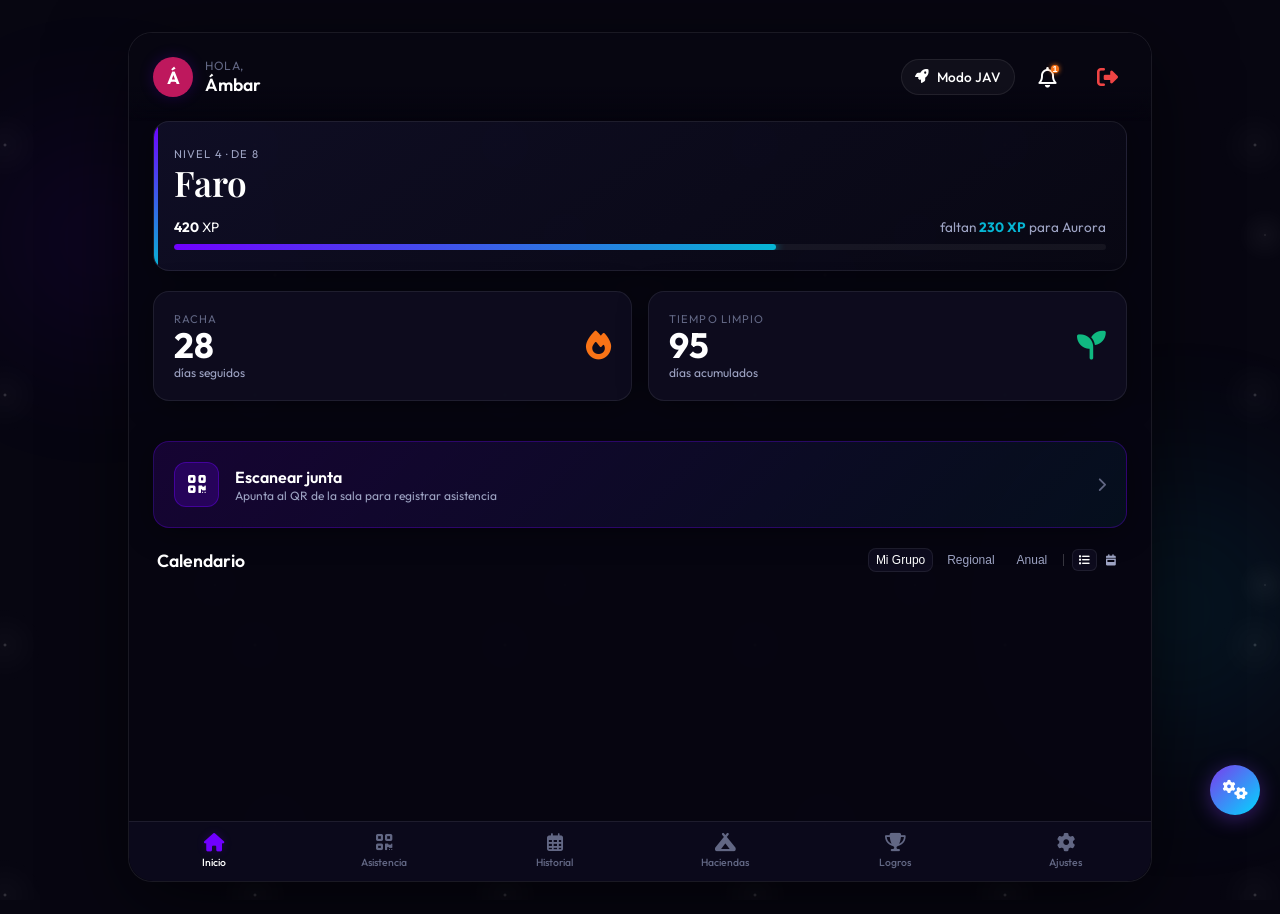
==== index.html @ 565a6b64 "Initial commit - Meta Agua Viva project" ====
<!DOCTYPE html>
<html lang="es">
<head>
    <meta charset="UTF-8">
    <meta name="viewport" content="width=device-width, initial-scale=1.0">
    <title>Agua Viva - Asistencia y Logística</title>
    <!-- Google Fonts: Serif (Playfair Display) & Sans-Serif (Outfit) -->
    <link rel="preconnect" href="https://fonts.googleapis.com">
    <link rel="preconnect" href="https://fonts.gstatic.com" crossorigin>
    <link href="https://fonts.googleapis.com/css2?family=Outfit:wght@300;400;500;600;700&family=Playfair+Display:ital,wght@0,400;0,600;0,700;1,400;1,600&display=swap" rel="stylesheet">
    <!-- FontAwesome for Icons -->
    <link rel="stylesheet" href="https://cdnjs.cloudflare.com/ajax/libs/font-awesome/6.4.0/css/all.min.css">
    <link rel="stylesheet" href="styles.css">
</head>
<body class="dark-theme">
    <!-- Background Stars & Glows -->
    <div class="stars"></div>
    <div class="cosmic-glow glow-1"></div>
    <div class="cosmic-glow glow-2"></div>
    <div class="cosmic-glow glow-jav" id="glowJav"></div>

    <!-- Auth Overlay (Login / Register) -->
    <div class="auth-overlay" id="authOverlay">
        <div class="auth-box">
            <!-- Login View -->
            <div id="authLoginView">
                <h1 class="auth-title font-serif">Agua Viva</h1>
                <p class="auth-subtitle">Iniciar Sesión</p>
                <form id="authLoginForm" class="auth-form">
                    <div class="form-group">
                        <label for="loginEmail">Correo Electrónico</label>
                        <input type="email" id="loginEmail" class="form-control" placeholder="nombre@correo.com" required>
                    </div>
                    <div class="form-group">
                        <label for="loginPassword">Contraseña</label>
                        <input type="password" id="loginPassword" class="form-control" placeholder="••••••••" required>
                    </div>
                    <div class="auth-footer-actions">
                        <button type="submit" class="btn-auth-submit">Entrar</button>
                        <button type="button" class="btn-auth-switch" id="switchToRegisterBtn">¿No tienes cuenta? Regístrate aquí</button>
                        <button type="button" class="btn-auth-switch" id="loginGuestBtn" style="font-weight: 600; color: var(--color-cyan);">Entrar como Ámbar (Invitado Rápido)</button>
                        <button type="button" class="btn-auth-switch" id="loginGuestMarianaBtn" style="font-weight: 600; color: #a78bfa; margin-top: 0.25rem;">Entrar como Mariana (Coordinadora)</button>
                        <button type="button" class="btn-auth-switch" id="loginGuestSuperBtn" style="font-weight: 600; color: #f43f5e; margin-top: 0.25rem;">Entrar como Superadmin</button>
                    </div>
                </form>
            </div>

            <!-- Register View -->
            <div id="authRegisterView" style="display: none;">
                <h1 class="auth-title font-serif">Agua Viva</h1>
                <p class="auth-subtitle">Crear Cuenta</p>
                <form id="authRegisterForm" class="auth-form">
                    <div class="form-group">
                        <label for="regEmail">Correo Electrónico *</label>
                        <input type="email" id="regEmail" class="form-control" placeholder="nombre@correo.com" required>
                    </div>
                    <div class="form-group">
                        <label for="regPassword">Contraseña *</label>
                        <input type="password" id="regPassword" class="form-control" placeholder="Mínimo 6 caracteres" required minlength="6">
                    </div>
                    <div class="form-group">
                        <label for="regName">Nombre(s) *</label>
                        <input type="text" id="regName" class="form-control" placeholder="Ej. Rogelio" required>
                    </div>
                    <div class="form-group">
                        <label for="regLastInitial">Inicial del Apellido *</label>
                        <input type="text" id="regLastInitial" class="form-control" maxlength="1" placeholder="Ej. I" required style="text-transform: uppercase;">
                    </div>
                    <div class="form-group">
                        <label for="regDob">Fecha de Nacimiento (Validación JAV) *</label>
                        <input type="date" id="regDob" class="form-control" required>
                    </div>
                    <div class="form-group">
                        <label for="regRegion">Región *</label>
                        <select id="regRegion" class="form-control" required>
                            <option value="">Selecciona Región</option>
                            <option value="Región 1 CDMX">Región 1 CDMX</option>
                            <option value="Región 2 Estado de México">Región 2 Estado de México</option>
                            <option value="Región 3 Querétaro y Guanajuato">Región 3 Querétaro y Guanajuato</option>
                            <option value="Región 4 Puebla">Región 4 Puebla</option>
                            <option value="Región 5 Guerrero">Región 5 Guerrero</option>
                            <option value="Región 6 Yucatán">Región 6 Yucatán</option>
                            <option value="Región 7 Chicago">Región 7 Chicago</option>
                            <option value="Región 8 Veracruz">Región 8 Veracruz</option>
                            <option value="Región 9 Monterrey">Región 9 Monterrey</option>
                        </select>
                    </div>
                    <div class="form-group">
                        <label for="regGroup">Grupo *</label>
                        <select id="regGroup" class="form-control" required disabled>
                            <option value="">Primero selecciona una región</option>
                        </select>
                    </div>
                    
                    <!-- Roll / Clasificación -->
                    <div class="form-group">
                        <label for="regRoleClass">Clasificación Básica</label>
                        <select id="regRoleClass" class="form-control">
                            <option value="Apoyo">Apoyo</option>
                            <option value="Oreja">Oreja (Requiere Aprobación)</option>
                            <option value="Padrino">Padrino (Requiere Aprobación)</option>
                        </select>
                    </div>

                    <!-- Server Roles -->
                    <div class="form-group" id="regServerGroup">
                        <label for="regServerRole">Cargo de Servidor (Opcional)</label>
                        <select id="regServerRole" class="form-control">
                            <option value="Ninguno">Ninguno</option>
                            <option value="COM">COM (Comité de Orden y Métodos)</option>
                            <option value="Manager">Manager de Grupo</option>
                            <option value="Tesorería de Grupo">Tesorería de Grupo</option>
                            <option value="Preparador de primeros inventarios">Preparador de primeros inventarios</option>
                            <option value="Coordinador de hacienda">Coordinador de hacienda</option>
                            <option value="Literatura">Literatura</option>
                            <option value="RSG">RSG (Representante de Servicios Generales)</option>
                        </select>
                    </div>

                    <!-- JAV Server Roles (conditional) -->
                    <div class="form-group" id="regJavServerGroup" style="display: none;">
                        <label for="regJavServerRole">Cargo de Servidor JAV (Opcional)</label>
                        <select id="regJavServerRole" class="form-control">
                            <option value="Ninguno">Ninguno</option>
                            <option value="COM JAV">COM JAV</option>
                            <option value="Preparador JAV">Preparador de primeros inventarios JAV</option>
                            <option value="Coordinador hacienda JAV">Coordinador de hacienda JAV</option>
                            <option value="AE JAV">AE JAV (Atracciones Externas JAV)</option>
                            <option value="AI JAV">AI JAV (Atracciones Internas JAV)</option>
                        </select>
                    </div>

                    <!-- Leader Request Checkbox -->
                    <div class="form-group auth-checkbox-group">
                        <input type="checkbox" id="regIsLeaderRequest">
                        <label for="regIsLeaderRequest">Solicitar ser Coordinador (Líder, AE o AI de Grupo)</label>
                    </div>
                    <div class="form-group" id="leaderTypeGroup" style="display: none; padding-left: 1.5rem;">
                        <label for="regLeaderRoleType">Tipo de Coordinador</label>
                        <select id="regLeaderRoleType" class="form-control">
                            <option value="LIDER">Líder de Grupo</option>
                            <option value="AE">AE (Atracciones Externas)</option>
                            <option value="AI">AI (Atracciones Internas)</option>
                        </select>
                    </div>

                    <div class="auth-footer-actions">
                        <button type="submit" class="btn-auth-submit">Registrarse y Esperar Aprobación</button>
                        <button type="button" class="btn-auth-switch" id="switchToLoginBtn">¿Ya tienes cuenta? Inicia sesión aquí</button>
                    </div>
                </form>
            </div>
        </div>
    </div>

    <!-- Main Container -->
    <div class="app-container">
        
        <!-- Header -->
        <header class="app-header">
            <div class="user-profile">
                <div class="avatar" id="avatarBtn">Á</div>
                <div class="user-info">
                    <span class="greeting">Hola,</span>
                    <span class="username" id="userNameLabel">Ámbar</span>
                </div>
            </div>
            <div class="header-actions">
                <button class="btn-theme-toggle" id="javToggleBtn" title="Cambiar a Sección JAV">
                    <i class="fa-solid fa-rocket"></i> <span class="hide-mobile">Modo JAV</span>
                </button>
                <button class="btn-notification" id="notifBtn">
                    <i class="fa-regular fa-bell"></i>
                    <span class="notif-badge" id="notifBadge"></span>
                </button>
                <div class="notif-dropdown" id="notifDropdown">
                    <div class="notif-header">
                        <span>Notificaciones</span>
                        <button type="button" class="notif-clear-btn" id="notifClearBtn">Limpiar</button>
                    </div>
                    <div class="notif-body" id="notifBody">
                        <!-- Populated by JS -->
                    </div>
                </div>
                <button class="btn-notification" id="logoutBtn" title="Cerrar Sesión" style="margin-left: 0.5rem; color: var(--color-red);">
                    <i class="fa-solid fa-right-from-bracket"></i>
                </button>
            </div>
        </header>

        <!-- Main Content Viewport -->
        <main class="app-viewport" id="appViewport">
            
            <!-- SECTION 1: INICIO (Dashboard Miembro) -->
            <section class="app-section active" id="sec-inicio">
                <!-- Faro Progress Card -->
                <div class="card card-level">
                    <div class="level-header">
                        <span class="level-subtitle">NIVEL 4 · DE 8</span>
                        <h2 class="level-title font-serif">Faro</h2>
                    </div>
                    <div class="level-progress-wrapper">
                        <div class="level-xp-text">
                            <span class="current-xp"><strong>420</strong> XP</span>
                            <span class="xp-needed">faltan <strong class="color-cyan">230 XP</strong> para Aurora</span>
                        </div>
                        <div class="progress-bar-bg">
                            <div class="progress-bar-fill" style="width: 64.6%;"></div>
                        </div>
                    </div>
                </div>

                <!-- Stats Grid -->
                <div class="stats-grid">
                    <div class="card card-stat">
                        <span class="stat-label">RACHA</span>
                        <div class="stat-value-container">
                            <span class="stat-value">28</span>
                            <i class="fa-solid fa-fire stat-icon color-orange animate-pulse"></i>
                        </div>
                        <span class="stat-desc">días seguidos</span>
                    </div>
                    <div class="card card-stat">
                        <span class="stat-label">TIEMPO LIMPIO</span>
                        <div class="stat-value-container">
                            <span class="stat-value">95</span>
                            <i class="fa-solid fa-seedling stat-icon color-green"></i>
                        </div>
                        <span class="stat-desc">días acumulados</span>
                    </div>
                </div>

                <!-- Scan QR Banner -->
                <div class="card card-banner-scan" id="bannerScanBtn">
                    <div class="banner-content">
                        <div class="banner-icon-bg">
                            <i class="fa-solid fa-qrcode"></i>
                        </div>
                        <div class="banner-text">
                            <h3>Escanear junta</h3>
                            <p>Apunta al QR de la sala para registrar asistencia</p>
                        </div>
                    </div>
                    <i class="fa-solid fa-chevron-right banner-arrow"></i>
                </div>

                <!-- Next Meetings List with Calendar tabs -->
                <div class="meetings-header" style="flex-wrap: wrap; gap: 0.5rem;">
                    <h3>Calendario</h3>
                    <div style="display: flex; gap: 0.5rem; align-items: center;">
                        <div class="calendar-tabs" id="calendarTabs" style="display: flex; gap: 0.35rem;">
                            <button type="button" class="btn-xs tab-btn active" data-cal="GROUP" style="background: var(--bg-surface); border: 1px solid var(--border-color); border-radius: 8px; padding: 0.25rem 0.45rem; color: white; cursor: pointer; font-size: 0.75rem;">Mi Grupo</button>
                            <button type="button" class="btn-xs tab-btn" data-cal="REGIONAL" style="background: transparent; border: 1px solid transparent; border-radius: 8px; padding: 0.25rem 0.45rem; color: var(--text-secondary); cursor: pointer; font-size: 0.75rem;">Regional</button>
                            <button type="button" class="btn-xs tab-btn" data-cal="ANNUAL" style="background: transparent; border: 1px solid transparent; border-radius: 8px; padding: 0.25rem 0.45rem; color: var(--text-secondary); cursor: pointer; font-size: 0.75rem;">Anual</button>
                        </div>
                        <div style="height: 12px; width: 1px; background: rgba(255,255,255,0.2);"></div>
                        <div class="view-toggle-buttons" id="calendarViewToggle" style="display: flex; gap: 0.2rem;">
                            <button type="button" class="btn-xs active" data-view="LIST" style="background: var(--bg-surface); border: 1px solid var(--border-color); border-radius: 6px; padding: 0.25rem 0.35rem; color: white; cursor: pointer; font-size: 0.7rem;"><i class="fa-solid fa-list"></i></button>
                            <button type="button" class="btn-xs" data-view="WEEK" style="background: transparent; border: 1px solid transparent; border-radius: 6px; padding: 0.25rem 0.35rem; color: var(--text-secondary); cursor: pointer; font-size: 0.7rem;"><i class="fa-solid fa-calendar-week"></i></button>
                        </div>
                    </div>
                </div>
                <div class="meetings-list" id="upcomingMeetingsList">
                    <!-- Dynamic Meetings injected by JS -->
                </div>
                <div id="weeklyCalendarContainer" style="display: none; margin-top: 1rem;">
                    <div class="weekly-grid-header" style="display: grid; grid-template-columns: repeat(7, 1fr); gap: 0.25rem; text-align: center; font-weight: 600; font-size: 0.65rem; border-bottom: 1px solid rgba(255,255,255,0.1); padding-bottom: 0.25rem; margin-bottom: 0.25rem; color: var(--text-secondary);">
                        <div>L</div>
                        <div>M</div>
                        <div>M</div>
                        <div>J</div>
                        <div>V</div>
                        <div>S</div>
                        <div>D</div>
                    </div>
                    <div id="weeklyCalendarGrid" style="display: grid; grid-template-columns: repeat(7, 1fr); gap: 0.25rem; min-height: 120px;">
                        <!-- Populated by JS -->
                    </div>
                </div>
            </section>

            <!-- SECTION 2: SCANNER (QR Registration) -->
            <section class="app-section" id="sec-scanner">
                <div class="scanner-container">
                    <div class="scanner-header">
                        <h2 class="font-serif">Escanear QR</h2>
                        <p>El QR aparece al iniciar la junta. Se renueva cada 30 segundos.</p>
                    </div>
                    
                    <div class="qr-target-box">
                        <div class="qr-corner top-left"></div>
                        <div class="qr-corner top-right"></div>
                        <div class="qr-corner bottom-left"></div>
                        <div class="qr-corner bottom-right"></div>
                        <div class="qr-laser"></div>
                        <div class="qr-mock-code">
                            <i class="fa-solid fa-qrcode fa-5x opacity-40"></i>
                        </div>
                    </div>

                    <p class="scanner-instruction font-serif">Apunta al QR de la sala</p>

                    <div class="scanner-footer">
                        <button class="btn btn-secondary w-full" id="manualCodeBtn">
                            <i class="fa-solid fa-keyboard"></i> Ingresar código manualmente
                        </button>
                    </div>
                </div>
            </section>

            <!-- SECTION 3: HISTORIAL (Tu Cielo) -->
            <section class="app-section" id="sec-historial">
                <div class="historial-header">
                    <span class="section-subtitle">TU CIELO</span>
                    <h2 class="font-serif section-title">Historial</h2>
                </div>

                <!-- Stats Quick Cards -->
                <div class="stats-quick-row">
                    <div class="quick-stat-card">
                        <span class="qs-val" id="hist-total-juntas">34</span>
                        <span class="qs-label">Juntas</span>
                    </div>
                    <div class="quick-stat-card">
                        <span class="qs-val" id="hist-total-haciendas">3</span>
                        <span class="qs-label">Haciendas</span>
                    </div>
                    <div class="quick-stat-card">
                        <span class="qs-val text-green" id="hist-clean-days">142</span>
                        <span class="qs-label">Días limpio</span>
                    </div>
                </div>

                <!-- SVG Trend Chart -->
                <div class="card chart-card">
                    <div class="chart-header">
                        <span>Últimas 12 semanas</span>
                        <span class="chart-status color-cyan"><i class="fa-solid fa-arrow-trend-up"></i> constante</span>
                    </div>
                    <div class="chart-body">
                        <svg class="trend-chart-svg" viewBox="0 0 300 80">
                            <!-- SVG Grid lines -->
                            <line x1="0" y1="20" x2="300" y2="20" stroke="rgba(255,255,255,0.05)" />
                            <line x1="0" y1="50" x2="300" y2="50" stroke="rgba(255,255,255,0.05)" />
                            <!-- Sparkline path -->
                            <path d="M 0,60 Q 25,50 50,65 T 100,55 T 150,45 T 200,50 T 250,38 T 300,42" fill="none" stroke="url(#chartGradient)" stroke-width="3" stroke-linecap="round"/>
                            <!-- Gradient definition -->
                            <defs>
                                <linearGradient id="chartGradient" x1="0" y1="0" x2="1" y2="0">
                                    <stop offset="0%" stop-color="#7000ff" />
                                    <stop offset="100%" stop-color="#00d9ff" />
                                </linearGradient>
                            </defs>
                        </svg>
                    </div>
                </div>

                <!-- Chronological Timeline -->
                <div class="timeline-title font-serif">Mayo 2026</div>
                <div class="timeline-list" id="timelineList">
                    <!-- Dynamic Timeline items by JS -->
                </div>
            </section>

            <!-- SECTION 4: HACIENDAS (Retiros y POA Dashboard) -->
            <section class="app-section" id="sec-haciendas">
                <div class="section-header-flex">
                    <div>
                        <span class="section-subtitle">LOGÍSTICA REGIONAL</span>
                        <h2 class="font-serif section-title">Haciendas y POA</h2>
                    </div>
                    <div class="hacienda-selector-wrapper">
                        <select id="haciendaSelect" class="styled-select">
                            <option value="h1">Hacienda Región 4 (Julio 2026)</option>
                            <option value="h2">Hacienda JAV Región 1 (Agosto 2026)</option>
                        </select>
                    </div>
                </div>

                <!-- User Attendance Declaration Tab -->
                <div class="card declaration-card" id="userDeclarationCard">
                    <h3 class="font-serif card-title"><i class="fa-solid fa-clipboard-question color-cyan"></i> Declarar mi Asistencia</h3>
                    <p class="card-desc">Confirma tus detalles de traslado y turnos para el próximo retiro regional.</p>
                    
                    <div class="form-grid">
                        <div class="form-group">
                            <label for="attendingCheck">¿Asistirás a la Hacienda?</label>
                            <div class="toggle-buttons-group" id="attendanceToggleGroup">
                                <button type="button" class="btn-toggle active" data-val="true">Sí, asistiré</button>
                                <button type="button" class="btn-toggle" data-val="false">No iré</button>
                            </div>
                        </div>

                        <div class="form-group">
                            <label for="arrivalShift">Turno de llegada</label>
                            <select id="arrivalShift" class="form-control">
                                <option value="PRE_AVANZADA">Pre-avanzada (Jueves)</option>
                                <option value="AVANZADA">Avanzada (Viernes mañana con escribientes)</option>
                                <option value="VIERNES_TARDE_NOCHE">Viernes Tarde/Noche</option>
                                <option value="SABADO_MANANA">Sábado Mañana</option>
                                <option value="SABADO_TARDE_NOCHE">Sábado Tarde/Noche</option>
                                <option value="DOMINGO">Domingo</option>
                            </select>
                        </div>

                        <div class="form-group">
                            <label>Movilidad / Transporte</label>
                            <select id="transportStatus" class="form-control">
                                <option value="NEEDS_TRANSPORT">Necesito que me lleven (Sin auto)</option>
                                <option value="PROVIDES_TRANSPORT">Llevo auto propio (Ofrezco lugares)</option>
                                <option value="NONE">Me traslado por mi cuenta</option>
                            </select>
                        </div>

                        <div class="form-group" id="capacityGroup" style="display:none;">
                            <label for="transportCapacity">Lugares disponibles en auto</label>
                            <input type="number" id="transportCapacity" class="form-control" min="1" max="10" value="4">
                        </div>
                    </div>
                    <button class="btn btn-primary btn-save-logistics" id="saveLogisticsBtn">
                        <i class="fa-solid fa-floppy-disk"></i> Guardar Declaración
                    </button>
                </div>

                <!-- Admin & Atracciones POA Section (Only shown/accessible to Leader, AE, AI) -->
                <div class="poa-admin-panel">
                    <div class="poa-header">
                        <h3 class="font-serif text-glow-purple"><i class="fa-solid fa-shield-halved"></i> Panel POA (Líderes y Atracciones)</h3>
                        <span class="badge badge-admin">Acceso Autorizado</span>
                    </div>

                    <!-- Global Hacienda Stats Summary -->
                    <div class="poa-stats-row">
                        <div class="poa-stat-box card">
                            <span class="psb-val" id="poa-total-escribientes">48</span>
                            <span class="psb-label">Escribientes</span>
                        </div>
                        <div class="poa-stat-box card">
                            <span class="psb-val" id="poa-total-apoyos">24</span>
                            <span class="psb-label">Apoyos</span>
                        </div>
                        <div class="poa-stat-box card">
                            <span class="psb-val" id="poa-total-padrinos">12</span>
                            <span class="psb-label">Padrinos</span>
                        </div>
                        <div class="poa-stat-box card">
                            <span class="psb-val" id="poa-total-orejas">6</span>
                            <span class="psb-label">Orejas</span>
                        </div>
                        <div class="poa-stat-box card">
                            <span class="psb-val text-cyan" id="poa-transport-ratio">32 / 40</span>
                            <span class="psb-label">Lugares Transp.</span>
                        </div>
                    </div>

                    <!-- Group Status Traffic Lights (Semaforos) -->
                    <div class="poa-grid">
                        
                        <!-- Col 1: Groups & Traffic Light Semaphore List -->
                        <div class="card poa-groups-card">
                            <h4 class="card-title font-serif">Semáforo de Carga por Grupo</h4>
                            <p class="card-desc">Estado de actualización de datos de escribientes y servidores.</p>
                            <div class="groups-semaphore-list" id="groupsSemaphoreList">
                                <!-- Loaded dynamically via JS -->
                            </div>
                        </div>

                        <!-- Col 2: Escribientes Write-in Manager -->
                        <div class="card poa-escribientes-card">
                            <div class="card-header-flex">
                                <h4 class="card-title font-serif">Gestión de Escribientes</h4>
                                <button class="btn btn-xs btn-primary" id="openAddEscribienteModal">
                                    <i class="fa-solid fa-plus"></i> Registrar
                                </button>
                            </div>
                            <p class="card-desc">Registra a quienes vivirán la experiencia de la hacienda.</p>
                            
                            <div class="search-box">
                                <i class="fa-solid fa-magnifying-glass"></i>
                                <input type="text" id="searchEscribienteInput" placeholder="Buscar escribiente...">
                            </div>

                            <div class="table-responsive">
                                <table class="custom-table" id="escribientesTable">
                                    <thead>
                                        <tr>
                                            <th>Nombre</th>
                                            <th>Género</th>
                                            <th>Grupo</th>
                                            <th class="text-right">Acciones</th>
                                        </tr>
                                    </thead>
                                    <tbody id="escribientesListBody">
                                        <!-- Dynamic rows by JS -->
                                    </tbody>
                                </table>
                            </div>
                        </div>

                    </div>

                    <!-- Change Log / Registro de Cambios -->
                    <div class="card changelog-card mt-6">
                        <h4 class="card-title font-serif"><i class="fa-solid fa-clock-rotate-left"></i> Registro de Cambios (Historial de Auditoría)</h4>
                        <p class="card-desc">Actualizaciones recientes realizadas por los coordinadores y atracciones de la región.</p>
                        <div class="changelog-list" id="auditChangeLogList">
                            <!-- Dynamic change logs -->
                        </div>
                    </div>
                </div>
            </section>

            <!-- SECTION 5: MIEMBROS -->
            <!-- SECTION 5: LOGROS (Achievements & Roadmap) -->
            <section class="app-section" id="sec-logros">
                <!-- Mini Profile Card -->
                <div class="card logros-profile-card">
                    <div class="logros-profile-header">
                        <div class="avatar" style="width: 55px; height: 55px; font-size: 1.4rem;">Á</div>
                        <div class="logros-profile-info">
                            <h2 class="font-serif">Ámbar</h2>
                            <span class="logros-join-date">Miembro desde jun 2025</span>
                            <div class="logros-badges-row">
                                <span class="badge-role badge-jav-tag">Nv 4 · Faro</span>
                                <span class="badge-role badge-oreja"><i class="fa-solid fa-fire"></i> 28d</span>
                            </div>
                        </div>
                    </div>
                    
                    <div class="level-progress-wrapper" style="margin-top: 1.25rem;">
                        <div class="level-xp-text">
                            <span class="current-xp">Faro &rarr; Aurora</span>
                            <span class="current-xp"><strong>420</strong> / 650 XP</span>
                        </div>
                        <div class="progress-bar-bg">
                            <div class="progress-bar-fill" style="width: 64.6%;"></div>
                        </div>
                    </div>
                </div>

                <!-- Camino de Luz Roadmap -->
                <div class="roadmap-header">
                    <h3 class="font-serif">Camino de luz</h3>
                </div>
                <div class="roadmap-scroll-container">
                    <div class="roadmap-track">
                        <div class="roadmap-item completed">
                            <div class="roadmap-dot"><span class="dot-symbol">•</span></div>
                            <span class="roadmap-level-name">Nv 1</span>
                            <span class="roadmap-level-title font-serif">Chispa</span>
                        </div>
                        <div class="roadmap-item completed">
                            <div class="roadmap-dot"><i class="fa-solid fa-diamond"></i></div>
                            <span class="roadmap-level-name">Nv 2</span>
                            <span class="roadmap-level-title font-serif">Llama</span>
                        </div>
                        <div class="roadmap-item completed">
                            <div class="roadmap-dot"><i class="fa-solid fa-star-of-david"></i></div>
                            <span class="roadmap-level-name">Nv 3</span>
                            <span class="roadmap-level-title font-serif">Brasa</span>
                        </div>
                        <div class="roadmap-item active">
                            <div class="roadmap-dot"><i class="fa-solid fa-lightbulb"></i></div>
                            <span class="roadmap-level-name">Nv 4</span>
                            <span class="roadmap-level-title font-serif">Faro</span>
                        </div>
                        <div class="roadmap-item locked">
                            <div class="roadmap-dot"><i class="fa-solid fa-star"></i></div>
                            <span class="roadmap-level-name">Nv 5</span>
                            <span class="roadmap-level-title font-serif">Aurora</span>
                        </div>
                        <div class="roadmap-item locked">
                            <div class="roadmap-dot"><i class="fa-solid fa-sun"></i></div>
                            <span class="roadmap-level-name">Nv 6</span>
                            <span class="roadmap-level-title font-serif">Sol</span>
                        </div>
                    </div>
                </div>

                <!-- Insignias Grid -->
                <div class="insignias-header">
                    <h3 class="font-serif">Insignias</h3>
                    <span class="insignias-count">5 / 9</span>
                </div>
                
                <div class="insignias-grid">
                    <div class="badge-card unlocked">
                        <div class="badge-icon-fire"><i class="fa-solid fa-fire animate-pulse"></i></div>
                        <span class="badge-name">7 días</span>
                        <span class="badge-desc">Una semana firme</span>
                    </div>
                    <div class="badge-card unlocked">
                        <div class="badge-icon-fire"><i class="fa-solid fa-fire animate-pulse"></i></div>
                        <span class="badge-name">30 días</span>
                        <span class="badge-desc">Un mes completo</span>
                    </div>
                    <div class="badge-card locked">
                        <div class="badge-icon-fire"><i class="fa-solid fa-fire"></i></div>
                        <span class="badge-name">90 días</span>
                        <span class="badge-desc">Tres meses</span>
                    </div>
                    <div class="badge-card locked">
                        <div class="badge-icon-fire"><i class="fa-solid fa-fire"></i></div>
                        <span class="badge-name">1 año</span>
                        <span class="badge-desc">Vuelta al sol</span>
                    </div>
                    <div class="badge-card unlocked-star-blue">
                        <div class="badge-icon-star"><i class="fa-solid fa-star"></i></div>
                        <span class="badge-name">Primera junta</span>
                        <span class="badge-desc">Llegaste</span>
                    </div>
                    <div class="badge-card unlocked-star-blue">
                        <div class="badge-icon-star"><i class="fa-solid fa-star"></i></div>
                        <span class="badge-name">10 juntas</span>
                        <span class="badge-desc">Constante</span>
                    </div>
                    <div class="badge-card unlocked-star-purple">
                        <div class="badge-icon-star"><i class="fa-solid fa-trophy"></i></div>
                        <span class="badge-name">Hacienda</span>
                        <span class="badge-desc">Viviste la exp</span>
                    </div>
                    <div class="badge-card locked-star">
                        <div class="badge-icon-star"><i class="fa-solid fa-check"></i></div>
                        <span class="badge-name">Padrino activo</span>
                        <span class="badge-desc">Acompañado</span>
                    </div>
                    <div class="badge-card locked-star">
                        <div class="badge-icon-star"><i class="fa-solid fa-sun"></i></div>
                        <span class="badge-name">Madrugador</span>
                        <span class="badge-desc">Pre-avanzada</span>
                    </div>
                </div>
            </section>

            <!-- SECTION 6: AJUSTES (Profile Edit) -->
            <section class="app-section" id="sec-settings">
                <div class="settings-header" style="margin-bottom: 1.5rem;">
                    <span class="section-subtitle">MI PERFIL</span>
                    <h2 class="font-serif section-title" style="margin-bottom: 0;">Ajustes</h2>
                </div>

                <div class="card settings-card">
                    <form id="settingsProfileForm">
                        <div class="profile-preview-wrapper" style="display: flex; flex-direction: column; align-items: center; gap: 0.5rem; margin-bottom: 1.5rem; padding: 1rem 0; border-bottom: 1px solid var(--border-color);">
                            <div class="avatar" id="settingsAvatarPreview" style="width: 75px; height: 75px; font-size: 2rem; border-radius: 50%; display: flex; align-items: center; justify-content: center; font-weight: 700; color: #fff;">Á</div>
                            <span style="font-size: 0.8rem; color: var(--text-secondary); font-weight: 500;">Vista previa de tu avatar</span>
                        </div>

                        <div class="form-group mb-4" style="margin-bottom: 1.2rem; display: flex; flex-direction: column; gap: 0.4rem;">
                            <label for="settingsAlias" style="font-size: 0.75rem; font-weight: 600; color: var(--text-secondary); text-transform: uppercase;">Alias / Nombre</label>
                            <input type="text" id="settingsAlias" class="form-control" placeholder="Ej. Ámbar" required style="background: rgba(255, 255, 255, 0.05); border: 1px solid var(--border-color); border-radius: 10px; padding: 0.75rem 1rem; color: white; font-size: 0.9rem; transition: all 0.3s; width: 100%;">
                        </div>

                        <div class="form-group mb-4" style="margin-bottom: 1.2rem; display: flex; flex-direction: column; gap: 0.4rem;">
                            <label style="font-size: 0.75rem; font-weight: 600; color: var(--text-secondary); text-transform: uppercase;">Color de Avatar</label>
                            <div class="color-picker-grid">
                                <button type="button" class="color-btn" data-color="#be185d" style="background-color: #be185d;"></button>
                                <button type="button" class="color-btn" data-color="#6d28d9" style="background-color: #6d28d9;"></button>
                                <button type="button" class="color-btn" data-color="#1d4ed8" style="background-color: #1d4ed8;"></button>
                                <button type="button" class="color-btn" data-color="#0369a1" style="background-color: #0369a1;"></button>
                                <button type="button" class="color-btn" data-color="#047857" style="background-color: #047857;"></button>
                                <button type="button" class="color-btn" data-color="#556b2f" style="background-color: #556b2f;"></button>
                                <button type="button" class="color-btn" data-color="#c2410c" style="background-color: #c2410c;"></button>
                                <button type="button" class="color-btn" data-color="#b91c1c" style="background-color: #b91c1c;"></button>
                                <button type="button" class="color-btn" data-color="#0F172A" style="background-color: #0F172A;"></button>
                                <button type="button" class="color-btn" data-color="#d946ef" style="background-color: #d946ef;"></button>
                            </div>
                        </div>

                        <div class="form-group mb-6" style="margin-bottom: 1.5rem; display: flex; flex-direction: column; gap: 0.4rem;">
                            <label for="settingsAvatarIcon" style="font-size: 0.75rem; font-weight: 600; color: var(--text-secondary); text-transform: uppercase;">Icono del Avatar</label>
                            <select id="settingsAvatarIcon" class="form-control" style="background: rgba(255, 255, 255, 0.05); border: 1px solid var(--border-color); border-radius: 10px; padding: 0.75rem 1rem; color: white; font-size: 0.9rem; transition: all 0.3s; width: 100%;">
                                <option value="initial">Inicial del Nombre (Letra)</option>
                                <option value="fa-user-astronaut">Astronauta (JAV)</option>
                                <option value="fa-rocket">Cohete (Espacio)</option>
                                <option value="fa-fire">Fuego (Racha)</option>
                                <option value="fa-heart">Corazón (Hermandad)</option>
                                <option value="fa-star">Estrella (Luz)</option>
                                <option value="fa-shield-halved">Escudo (Servicio)</option>
                            </select>
                        </div>

                        <button type="submit" class="btn btn-primary w-full mb-4" style="width:100%; margin-bottom: 1rem; background: linear-gradient(135deg, var(--primary) 0%, #9035ff 100%); border: none; border-radius: 10px; padding: 0.85rem; color: white; font-weight: 600; font-size: 0.95rem; cursor: pointer; transition: all 0.3s;">
                            <i class="fa-solid fa-floppy-disk"></i> Guardar Cambios
                        </button>
                        
                        <button type="button" class="btn btn-secondary w-full" id="settingsLogoutBtn" style="width:100%; color: var(--color-red); border: 1px solid rgba(239, 68, 68, 0.3); background: transparent; border-radius: 10px; padding: 0.85rem; font-weight: 600; font-size: 0.95rem; cursor: pointer; transition: all 0.3s;">
                            <i class="fa-solid fa-right-from-bracket"></i> Cerrar Sesión
                        </button>
                    </form>
                </div>
            </section>
        </main>

        <!-- Navigation Bottom Bar (Mobile layout, but works as main app navigator) -->
        <nav class="app-navigation">
            <button class="nav-item active" data-target="sec-inicio">
                <i class="fa-solid fa-house"></i>
                <span>Inicio</span>
            </button>
            <button class="nav-item" data-target="sec-scanner">
                <i class="fa-solid fa-qrcode"></i>
                <span>Asistencia</span>
            </button>
            <button class="nav-item" data-target="sec-historial">
                <i class="fa-regular fa-calendar-days"></i>
                <span>Historial</span>
            </button>
            <button class="nav-item" data-target="sec-haciendas">
                <i class="fa-solid fa-campground"></i>
                <span>Haciendas</span>
            </button>
            <button class="nav-item" data-target="sec-logros">
                <i class="fa-solid fa-trophy"></i>
                <span>Logros</span>
            </button>
            <button class="nav-item" data-target="sec-settings" id="btnNavSettings">
                <i class="fa-solid fa-gear"></i>
                <span>Ajustes</span>
            </button>
        </nav>
    </div>

    <!-- MODAL: Level Up Celebration (Aurora) -->
    <div class="modal-overlay" id="levelUpModal">
        <div class="modal-content level-up-celebration text-center">
            <span class="level-up-badge-top">▲ SUBISTE DE NIVEL</span>
            <div class="glowing-aurora-star">
                <i class="fa-solid fa-star animate-pulse"></i>
            </div>
            <span class="level-sub">NIVEL 5</span>
            <h1 class="level-name font-serif text-glow-cyan">Aurora</h1>
            <p class="level-congrats">Tu luz ya se ve desde lejos. Otros caminan más confiados porque tú sigues aquí.</p>
            
            <div class="insignia-earned-card">
                <div class="insignia-icon"><i class="fa-solid fa-trophy"></i></div>
                <div class="insignia-text text-left">
                    <strong>Insignia Nueva: Aurora Boreal</strong>
                    <span>Primer miembro en llegar a nivel 5 este mes.</span>
                </div>
            </div>

            <button class="btn btn-primary w-full mt-4" id="closeLevelUpBtn">Seguir brillando</button>
        </div>
    </div>

    <!-- MODAL: Add Escribiente -->
    <div class="modal-overlay" id="addEscribienteModal">
        <div class="modal-content">
            <div class="modal-header">
                <h3 class="font-serif">Registrar Nuevo Escribiente</h3>
                <button class="btn-close-modal" id="closeAddEscribienteModal"><i class="fa-solid fa-xmark"></i></button>
            </div>
            <form id="addEscribienteForm">
                <div class="form-group mb-4">
                    <label for="escName">Nombre(s)</label>
                    <input type="text" id="escName" class="form-control" placeholder="Ej. Juan Carlos" required>
                </div>
                <div class="form-group mb-4">
                    <label for="escLastInitial">Inicial del Apellido</label>
                    <input type="text" id="escLastInitial" class="form-control" maxlength="1" placeholder="Ej. G" required style="text-transform: uppercase;">
                </div>
                <div class="form-group mb-4">
                    <label for="escGender">Género</label>
                    <select id="escGender" class="form-control" required>
                        <option value="MALE">Hombre</option>
                        <option value="FEMALE">Mujer</option>
                    </select>
                </div>
                <div class="form-group mb-6">
                    <label for="escGroup">Grupo de procedencia</label>
                    <select id="escGroup" class="form-control" required>
                        <!-- Loaded dynamically by JS -->
                    </select>
                </div>
                <button type="submit" class="btn btn-primary w-full">Guardar Registro</button>
            </form>
        </div>
    </div>

    <!-- Floating Simulator Widget -->
    <div class="sim-widget" id="simWidget">
        <button class="sim-trigger-btn" id="simTriggerBtn" title="Panel de Simulación de Roles">
            <i class="fa-solid fa-gears"></i>
        </button>
        <div class="sim-panel" id="simPanel">
            <h4><i class="fa-solid fa-laptop-code"></i> Control de Simulación</h4>
            
            <div class="sim-panel-section">
                <span class="sim-panel-section-title">Usuario / Rol Activo</span>
                <button class="sim-role-btn" data-email="ambar@email.com" data-role="member" id="simUserAmbar">
                    <i class="fa-solid fa-user"></i>
                    <div>
                        <strong>Ámbar A.</strong>
                        <span style="display:block; font-size:0.65rem; opacity:0.7;">Miembro Regular (CDMX)</span>
                    </div>
                </button>
                <button class="sim-role-btn" data-email="mariana@email.com" data-role="admin" id="simUserMariana">
                    <i class="fa-solid fa-user-tie"></i>
                    <div>
                        <strong>Mariana C.</strong>
                        <span style="display:block; font-size:0.65rem; opacity:0.7;">Coordinadora (Satélite)</span>
                    </div>
                </button>
                <button class="sim-role-btn" data-email="superadmin@email.com" data-role="superadmin" id="simUserSuper">
                    <i class="fa-solid fa-crown"></i>
                    <div>
                        <strong>Superusuario</strong>
                        <span style="display:block; font-size:0.65rem; opacity:0.7;">Superadmin</span>
                    </div>
                </button>
            </div>
            
            <div class="sim-panel-section">
                <span class="sim-panel-section-title">Navegación Rápida</span>
                <a href="index.html" class="sim-page-link">
                    <span>📱 Aplicación Móvil</span>
                    <i class="fa-solid fa-chevron-right" style="font-size:0.6rem;"></i>
                </a>
                <a href="admin.html" class="sim-page-link">
                    <span>💻 Panel Admin</span>
                    <i class="fa-solid fa-chevron-right" style="font-size:0.6rem;"></i>
                </a>
                <a href="superadmin.html" class="sim-page-link">
                    <span>👑 Portal Superadmin</span>
                    <i class="fa-solid fa-chevron-right" style="font-size:0.6rem;"></i>
                </a>
            </div>
        </div>
    </div>

    <script src="app.js"></script>
</body>
</html>
---- styles.css ----
/* CSS Stylesheet: Agua Viva Assistance & Logistics Prototype */

:root {
    /* Standard Dark Cosmic Palette */
    --bg-base: #070611;
    --bg-surface: rgba(18, 16, 38, 0.65);
    --bg-surface-opaque: #13112a;
    --border-color: rgba(255, 255, 255, 0.08);
    --border-glow: rgba(112, 0, 255, 0.2);
    
    --primary: #7000ff;
    --primary-glow: rgba(112, 0, 255, 0.5);
    --secondary: #121028;
    
    --text-primary: #ffffff;
    --text-secondary: #9ea4c4;
    --text-muted: #626784;
    
    /* Semantic Colors */
    --color-green: #10b981;
    --color-green-glow: rgba(16, 185, 129, 0.25);
    --color-yellow: #f59e0b;
    --color-yellow-glow: rgba(245, 158, 11, 0.25);
    --color-red: #ef4444;
    --color-red-glow: rgba(239, 68, 68, 0.25);
    --color-cyan: #06b6d4;
    --color-orange: #f97316;
}

/* JAV Cyberpunk/Neon Theme override variables */
body.jav-theme {
    --bg-base: #050d1a;
    --bg-surface: rgba(10, 25, 47, 0.7);
    --bg-surface-opaque: #0b1e36;
    --border-color: rgba(0, 242, 254, 0.15);
    --border-glow: rgba(0, 242, 254, 0.25);
    
    --primary: #00f2fe;
    --primary-glow: rgba(0, 242, 254, 0.5);
    
    --text-secondary: #8892b0;
    --text-muted: #53627a;
}

/* General Resets */
* {
    margin: 0;
    padding: 0;
    box-sizing: border-box;
}

body {
    font-family: 'Outfit', sans-serif;
    background-color: var(--bg-base);
    color: var(--text-primary);
    min-height: 100vh;
    overflow-x: hidden;
    position: relative;
    display: flex;
    justify-content: center;
    align-items: center;
    transition: background-color 0.5s ease;
}

.font-serif {
    font-family: 'Playfair Display', Georgia, serif;
}

/* Background Stars and Glowing Orbs */
.stars {
    position: fixed;
    top: 0;
    left: 0;
    width: 100%;
    height: 100%;
    background-image: 
        radial-gradient(white, rgba(255,255,255,.2) 2px, transparent 40px),
        radial-gradient(white, rgba(255,255,255,.15) 1px, transparent 30px),
        radial-gradient(white, rgba(255,255,255,.1) 2px, transparent 40px);
    background-size: 550px 550px, 350px 350px, 250px 250px;
    background-position: 0 0, 40px 60px, 130px 270px;
    opacity: 0.25;
    z-index: -3;
    pointer-events: none;
}

.cosmic-glow {
    position: fixed;
    border-radius: 50%;
    filter: blur(80px);
    z-index: -2;
    pointer-events: none;
    opacity: 0.15;
    transition: opacity 0.5s ease;
}

.glow-1 {
    width: 300px;
    height: 300px;
    background: radial-gradient(circle, var(--primary) 0%, transparent 70%);
    top: 10%;
    left: -50px;
}

.glow-2 {
    width: 400px;
    height: 400px;
    background: radial-gradient(circle, var(--color-cyan) 0%, transparent 70%);
    bottom: 10%;
    right: -100px;
}

.glow-jav {
    width: 350px;
    height: 350px;
    background: radial-gradient(circle, #ff007f 0%, transparent 70%);
    top: 40%;
    left: 30%;
    opacity: 0;
}

body.jav-theme .glow-jav {
    opacity: 0.25;
}

/* App Shell Layout */
.app-container {
    width: 100%;
    max-width: 1024px;
    min-height: 100vh;
    display: flex;
    flex-direction: column;
    position: relative;
    padding-bottom: 75px; /* space for mobile navbar */
}

/* Header styling */
.app-header {
    display: flex;
    justify-content: space-between;
    align-items: center;
    padding: 1.5rem;
    position: sticky;
    top: 0;
    z-index: 10;
    background: linear-gradient(to bottom, var(--bg-base) 60%, transparent);
    backdrop-filter: blur(10px);
}

.user-profile {
    display: flex;
    align-items: center;
    gap: 0.75rem;
}

.avatar {
    width: 40px;
    height: 40px;
    border-radius: 50%;
    background: linear-gradient(135deg, var(--primary) 0%, var(--color-cyan) 100%);
    color: #fff;
    display: flex;
    align-items: center;
    justify-content: center;
    font-weight: 700;
    font-size: 1.1rem;
    box-shadow: 0 0 15px var(--border-glow);
    cursor: pointer;
}

.user-info {
    display: flex;
    flex-direction: column;
}

.greeting {
    font-size: 0.75rem;
    color: var(--text-muted);
    text-transform: uppercase;
    letter-spacing: 0.05em;
}

.username {
    font-size: 1.1rem;
    font-weight: 600;
    color: var(--text-primary);
}

.header-actions {
    display: flex;
    align-items: center;
    gap: 0.75rem;
}

.btn-theme-toggle {
    background: rgba(255, 255, 255, 0.04);
    border: 1px solid var(--border-color);
    color: var(--text-primary);
    padding: 0.5rem 0.85rem;
    border-radius: 20px;
    font-family: inherit;
    font-size: 0.85rem;
    font-weight: 500;
    cursor: pointer;
    display: flex;
    align-items: center;
    gap: 0.5rem;
    transition: all 0.3s ease;
}

.btn-theme-toggle:hover {
    background: rgba(255, 255, 255, 0.08);
    border-color: var(--primary);
    box-shadow: 0 0 10px var(--border-glow);
}

body.jav-theme #javToggleBtn {
    border-color: #00f2fe;
    color: #00f2fe;
    box-shadow: 0 0 10px rgba(0, 242, 254, 0.3);
}

.btn-notification {
    background: transparent;
    border: none;
    color: var(--text-primary);
    font-size: 1.3rem;
    position: relative;
    cursor: pointer;
    width: 40px;
    height: 40px;
    display: flex;
    align-items: center;
    justify-content: center;
    border-radius: 50%;
    transition: background 0.3s;
}

.btn-notification:hover {
    background: rgba(255, 255, 255, 0.05);
}

.notif-badge {
    position: absolute;
    top: 8px;
    right: 8px;
    width: 8px;
    height: 8px;
    border-radius: 50%;
    background-color: var(--color-orange);
    box-shadow: 0 0 5px var(--color-orange);
}

/* Viewport for Sections */
.app-viewport {
    flex-grow: 1;
    padding: 0 1.5rem 1.5rem;
}

/* App Sections Visibility */
.app-section {
    display: none;
    animation: fadeIn 0.4s ease-in-out forwards;
}

.app-section.active {
    display: block;
}

/* Cards & Glassmorphism */
.card {
    background: var(--bg-surface);
    backdrop-filter: blur(12px);
    border: 1px solid var(--border-color);
    border-radius: 16px;
    padding: 1.25rem;
    margin-bottom: 1.25rem;
    box-shadow: 0 4px 30px rgba(0, 0, 0, 0.4);
    transition: transform 0.3s ease, border-color 0.3s ease, box-shadow 0.3s ease;
}

.card:hover {
    border-color: var(--border-glow);
    box-shadow: 0 10px 30px rgba(0, 0, 0, 0.5), 0 0 15px var(--border-glow);
}

/* Section Header Typography */
.section-subtitle {
    font-size: 0.75rem;
    color: var(--text-muted);
    text-transform: uppercase;
    letter-spacing: 0.15em;
    display: block;
    margin-bottom: 0.25rem;
}

.section-title {
    font-size: 2rem;
    font-weight: 700;
    margin-bottom: 1.5rem;
}

/* Level Card Spec (Faro / Aurora) */
.card-level {
    background: linear-gradient(145deg, rgba(20, 18, 45, 0.7) 0%, rgba(10, 9, 21, 0.7) 100%);
    border-color: var(--border-color);
    position: relative;
    overflow: hidden;
}

.card-level::before {
    content: '';
    position: absolute;
    top: 0;
    left: 0;
    width: 4px;
    height: 100%;
    background: linear-gradient(to bottom, var(--primary), var(--color-cyan));
}

.level-header {
    margin-bottom: 1rem;
}

.level-subtitle {
    font-size: 0.7rem;
    color: var(--text-secondary);
    text-transform: uppercase;
    letter-spacing: 0.1em;
}

.level-title {
    font-size: 2.2rem;
    font-weight: 600;
    color: var(--text-primary);
    line-height: 1.1;
    margin-top: 0.1rem;
}

.level-xp-text {
    display: flex;
    justify-content: space-between;
    font-size: 0.85rem;
    margin-bottom: 0.5rem;
    color: var(--text-secondary);
}

.current-xp {
    color: var(--text-primary);
}

.progress-bar-bg {
    width: 100%;
    height: 6px;
    background: rgba(255, 255, 255, 0.05);
    border-radius: 3px;
    overflow: hidden;
}

.progress-bar-fill {
    height: 100%;
    background: linear-gradient(to right, var(--primary), var(--color-cyan));
    border-radius: 3px;
    box-shadow: 0 0 10px var(--color-cyan);
    transition: width 1s ease-in-out;
}

/* Stats grid */
.stats-grid {
    display: grid;
    grid-template-columns: 1fr 1fr;
    gap: 1rem;
    margin-bottom: 1.25rem;
}

.card-stat {
    display: flex;
    flex-direction: column;
    justify-content: space-between;
    height: 110px;
}

.stat-label {
    font-size: 0.7rem;
    color: var(--text-muted);
    letter-spacing: 0.1em;
}

.stat-value-container {
    display: flex;
    align-items: center;
    justify-content: space-between;
}

.stat-value {
    font-size: 2.2rem;
    font-weight: 700;
    color: var(--text-primary);
    line-height: 1;
}

.stat-icon {
    font-size: 1.8rem;
}

.stat-desc {
    font-size: 0.75rem;
    color: var(--text-secondary);
}

/* Scan Banner */
.card-banner-scan {
    display: flex;
    align-items: center;
    justify-content: space-between;
    background: linear-gradient(135deg, rgba(112, 0, 255, 0.15) 0%, rgba(0, 217, 255, 0.05) 100%);
    border-color: rgba(112, 0, 255, 0.3);
    cursor: pointer;
}

.card-banner-scan:hover {
    border-color: var(--primary);
    transform: translateY(-2px);
    box-shadow: 0 8px 25px rgba(112, 0, 255, 0.25);
}

.banner-content {
    display: flex;
    align-items: center;
    gap: 1rem;
}

.banner-icon-bg {
    width: 45px;
    height: 45px;
    border-radius: 12px;
    background: rgba(112, 0, 255, 0.2);
    border: 1px solid rgba(112, 0, 255, 0.4);
    display: flex;
    align-items: center;
    justify-content: center;
    font-size: 1.3rem;
    color: var(--text-primary);
}

.banner-text h3 {
    font-size: 1rem;
    font-weight: 600;
    margin-bottom: 0.1rem;
}

.banner-text p {
    font-size: 0.75rem;
    color: var(--text-secondary);
}

.banner-arrow {
    color: var(--text-muted);
    font-size: 0.9rem;
    transition: transform 0.3s;
}

.card-banner-scan:hover .banner-arrow {
    transform: translateX(3px);
    color: var(--text-primary);
}

/* Meetings section */
.meetings-header {
    display: flex;
    justify-content: space-between;
    align-items: center;
    margin-bottom: 0.85rem;
    padding: 0 0.25rem;
}

.meetings-header h3 {
    font-size: 1.1rem;
    font-weight: 600;
}

.btn-text {
    background: none;
    border: none;
    color: var(--color-cyan);
    font-family: inherit;
    font-size: 0.85rem;
    font-weight: 500;
    cursor: pointer;
}

.btn-text:hover {
    text-decoration: underline;
}

.meetings-list {
    display: flex;
    flex-direction: column;
    gap: 0.75rem;
}

.meeting-item {
    background: var(--bg-surface);
    border: 1px solid var(--border-color);
    border-radius: 14px;
    padding: 1rem;
    display: flex;
    justify-content: space-between;
    align-items: center;
    transition: background 0.3s, border-color 0.3s;
}

.meeting-item:hover {
    background: rgba(255, 255, 255, 0.02);
    border-color: rgba(255, 255, 255, 0.12);
}

.meeting-date-badge {
    display: flex;
    flex-direction: column;
    align-items: center;
    justify-content: center;
    width: 48px;
    height: 48px;
    border-radius: 10px;
    background: rgba(255, 255, 255, 0.03);
    border: 1px solid var(--border-color);
    text-align: center;
}

.date-day {
    font-size: 1.1rem;
    font-weight: 700;
    line-height: 1;
}

.date-month {
    font-size: 0.6rem;
    color: var(--text-muted);
    text-transform: uppercase;
    font-weight: 600;
}

.meeting-info {
    flex-grow: 1;
    margin-left: 1rem;
}

.meeting-title {
    font-size: 0.95rem;
    font-weight: 600;
    margin-bottom: 0.15rem;
}

.meeting-meta {
    font-size: 0.75rem;
    color: var(--text-secondary);
}

.meeting-xp-badge {
    background: rgba(112, 0, 255, 0.15);
    color: #a78bfa;
    border: 1px solid rgba(112, 0, 255, 0.3);
    padding: 0.25rem 0.6rem;
    border-radius: 12px;
    font-size: 0.75rem;
    font-weight: 600;
}

/* JAV-Specific overrides in meeting rendering */
.meeting-item.jav-event {
    border-left: 3px solid #ff007f;
}

.meeting-item.jav-event .meeting-xp-badge {
    background: rgba(255, 0, 127, 0.15);
    color: #ff85c0;
    border-color: rgba(255, 0, 127, 0.3);
}

/* QR Scanner Section Specifics */
.scanner-container {
    display: flex;
    flex-direction: column;
    align-items: center;
    justify-content: center;
    padding: 2rem 0;
    text-align: center;
}

.scanner-header {
    margin-bottom: 2rem;
}

.scanner-header h2 {
    font-size: 2.2rem;
    margin-bottom: 0.5rem;
}

.scanner-header p {
    color: var(--text-secondary);
    font-size: 0.9rem;
    max-width: 280px;
    margin: 0 auto;
}

.qr-target-box {
    width: 250px;
    height: 250px;
    border: 2px dashed rgba(255, 255, 255, 0.1);
    position: relative;
    border-radius: 20px;
    display: flex;
    align-items: center;
    justify-content: center;
    background: rgba(25, 23, 48, 0.2);
    margin-bottom: 2rem;
}

.qr-corner {
    position: absolute;
    width: 25px;
    height: 25px;
    border-color: var(--primary);
    border-style: solid;
    transition: border-color 0.5s ease;
}

.qr-corner.top-left {
    top: -2px;
    left: -2px;
    border-width: 4px 0 0 4px;
    border-top-left-radius: 16px;
}

.qr-corner.top-right {
    top: -2px;
    right: -2px;
    border-width: 4px 4px 0 0;
    border-top-right-radius: 16px;
}

.qr-corner.bottom-left {
    bottom: -2px;
    left: -2px;
    border-width: 0 0 4px 4px;
    border-bottom-left-radius: 16px;
}

.qr-corner.bottom-right {
    bottom: -2px;
    right: -2px;
    border-width: 0 4px 4px 0;
    border-bottom-right-radius: 16px;
}

.qr-laser {
    position: absolute;
    left: 2%;
    width: 96%;
    height: 3px;
    background: linear-gradient(to right, transparent, var(--color-cyan), transparent);
    box-shadow: 0 0 8px var(--color-cyan);
    animation: laserScan 2.5s infinite linear;
}

.qr-mock-code {
    display: flex;
    justify-content: center;
    align-items: center;
    color: var(--text-muted);
}

.scanner-instruction {
    font-size: 1.4rem;
    font-style: italic;
    color: var(--text-primary);
    margin-bottom: 2rem;
}

/* Historial Specifics */
.historial-header {
    margin-bottom: 1.5rem;
}

.stats-quick-row {
    display: grid;
    grid-template-columns: repeat(3, 1fr);
    gap: 0.75rem;
    margin-bottom: 1.25rem;
}

.quick-stat-card {
    background: var(--bg-surface);
    border: 1px solid var(--border-color);
    border-radius: 12px;
    padding: 0.85rem;
    display: flex;
    flex-direction: column;
    align-items: center;
    justify-content: center;
    text-align: center;
}

.qs-val {
    font-size: 1.6rem;
    font-weight: 700;
}

.qs-label {
    font-size: 0.7rem;
    color: var(--text-muted);
    text-transform: uppercase;
    margin-top: 0.15rem;
}

.chart-card {
    padding: 1rem;
}

.chart-header {
    display: flex;
    justify-content: space-between;
    font-size: 0.75rem;
    color: var(--text-secondary);
    margin-bottom: 0.5rem;
}

.chart-body {
    display: flex;
    justify-content: center;
    padding: 0.5rem 0;
}

.trend-chart-svg {
    width: 100%;
    height: 80px;
}

.timeline-title {
    font-size: 1.1rem;
    color: var(--text-muted);
    margin: 1.5rem 0 0.75rem 0.25rem;
}

.timeline-list {
    display: flex;
    flex-direction: column;
    gap: 0px;
    position: relative;
    padding-left: 1.5rem;
}

.timeline-list::before {
    content: '';
    position: absolute;
    left: 6px;
    top: 10px;
    bottom: 10px;
    width: 2px;
    background: rgba(255, 255, 255, 0.05);
}

.timeline-item {
    position: relative;
    padding-bottom: 1.25rem;
}

.timeline-dot {
    position: absolute;
    left: -21px;
    top: 6px;
    width: 8px;
    height: 8px;
    border-radius: 50%;
    background-color: var(--primary);
    box-shadow: 0 0 5px var(--primary);
}

.timeline-item:nth-child(even) .timeline-dot {
    background-color: var(--color-cyan);
    box-shadow: 0 0 5px var(--color-cyan);
}

.timeline-item:nth-child(3n) .timeline-dot {
    background-color: var(--color-orange);
    box-shadow: 0 0 5px var(--color-orange);
}

.timeline-content-card {
    background: rgba(255, 255, 255, 0.02);
    border: 1px solid var(--border-color);
    border-radius: 12px;
    padding: 0.85rem 1rem;
    display: flex;
    justify-content: space-between;
    align-items: center;
}

.tl-info h4 {
    font-size: 0.9rem;
    font-weight: 600;
}

.tl-meta {
    font-size: 0.7rem;
    color: var(--text-muted);
}

.tl-xp {
    font-size: 0.8rem;
    font-weight: 600;
    color: #a78bfa;
}

/* Haciendas & POA Specifics */
.section-header-flex {
    display: flex;
    justify-content: space-between;
    align-items: flex-start;
    margin-bottom: 1.5rem;
    flex-wrap: wrap;
    gap: 1rem;
}

.hacienda-selector-wrapper {
    align-self: center;
}

.styled-select {
    background: var(--bg-surface-opaque);
    border: 1px solid var(--border-color);
    color: var(--text-primary);
    padding: 0.5rem 1rem;
    border-radius: 10px;
    font-family: inherit;
    font-size: 0.85rem;
    outline: none;
    cursor: pointer;
}

.styled-select:focus {
    border-color: var(--primary);
}

.declaration-card {
    border-color: rgba(6, 182, 212, 0.2);
}

.card-title {
    font-size: 1.25rem;
    margin-bottom: 0.35rem;
    display: flex;
    align-items: center;
    gap: 0.5rem;
}

.card-desc {
    font-size: 0.8rem;
    color: var(--text-secondary);
    margin-bottom: 1.25rem;
}

/* Forms styling */
.form-grid {
    display: grid;
    grid-template-columns: 1fr;
    gap: 1rem;
    margin-bottom: 1.25rem;
}

@media (min-width: 640px) {
    .form-grid {
        grid-template-columns: 1fr 1fr;
    }
}

.form-group {
    display: flex;
    flex-direction: column;
    gap: 0.4rem;
}

.form-group label {
    font-size: 0.8rem;
    font-weight: 500;
    color: var(--text-secondary);
}

.form-control {
    background: rgba(255, 255, 255, 0.03);
    border: 1px solid var(--border-color);
    color: var(--text-primary);
    padding: 0.65rem 0.85rem;
    border-radius: 10px;
    font-family: inherit;
    font-size: 0.9rem;
    outline: none;
    transition: border-color 0.3s;
}

.form-control:focus {
    border-color: var(--primary);
    background: rgba(255, 255, 255, 0.05);
}

/* Button Toggles */
.toggle-buttons-group {
    display: flex;
    background: rgba(0,0,0,0.2);
    border-radius: 10px;
    padding: 2px;
}

.btn-toggle {
    flex-grow: 1;
    background: none;
    border: none;
    color: var(--text-secondary);
    padding: 0.55rem;
    font-family: inherit;
    font-size: 0.85rem;
    font-weight: 500;
    cursor: pointer;
    border-radius: 8px;
    transition: all 0.2s;
}

.btn-toggle.active {
    background: var(--primary);
    color: #fff;
    box-shadow: 0 0 10px var(--border-glow);
}

/* Standard Buttons */
.btn {
    display: inline-flex;
    align-items: center;
    justify-content: center;
    gap: 0.5rem;
    font-family: inherit;
    font-size: 0.9rem;
    font-weight: 500;
    padding: 0.75rem 1.5rem;
    border-radius: 12px;
    cursor: pointer;
    transition: all 0.3s;
    border: none;
}

.w-full {
    width: 100%;
}

.btn-primary {
    background: linear-gradient(135deg, var(--primary) 0%, #4c00b0 100%);
    color: #fff;
    box-shadow: 0 4px 15px rgba(112, 0, 255, 0.3);
}

.btn-primary:hover {
    box-shadow: 0 6px 20px rgba(112, 0, 255, 0.5);
    transform: translateY(-1px);
}

.btn-secondary {
    background: rgba(255, 255, 255, 0.05);
    border: 1px solid var(--border-color);
    color: var(--text-primary);
}

.btn-secondary:hover {
    background: rgba(255, 255, 255, 0.08);
}

.btn-xs {
    padding: 0.35rem 0.75rem;
    font-size: 0.75rem;
    border-radius: 8px;
}

/* Admin Panel */
.poa-admin-panel {
    margin-top: 2rem;
    border-top: 1px solid rgba(255,255,255,0.05);
    padding-top: 2rem;
}

.poa-header {
    display: flex;
    justify-content: space-between;
    align-items: center;
    margin-bottom: 1.25rem;
}

.poa-header h3 {
    font-size: 1.4rem;
}

.text-glow-purple {
    text-shadow: 0 0 10px rgba(112, 0, 255, 0.4);
}

.badge {
    padding: 0.25rem 0.6rem;
    border-radius: 12px;
    font-size: 0.7rem;
    font-weight: 600;
    text-transform: uppercase;
}

.badge-admin {
    background: rgba(112, 0, 255, 0.15);
    color: #c084fc;
    border: 1px solid rgba(112, 0, 255, 0.3);
}

/* POA stats layout */
.poa-stats-row {
    display: grid;
    grid-template-columns: repeat(2, 1fr);
    gap: 0.75rem;
    margin-bottom: 1.5rem;
}

@media (min-width: 768px) {
    .poa-stats-row {
        grid-template-columns: repeat(5, 1fr);
    }
}

.poa-stat-box {
    display: flex;
    flex-direction: column;
    align-items: center;
    justify-content: center;
    padding: 1rem 0.5rem;
    text-align: center;
}

.psb-val {
    font-size: 1.5rem;
    font-weight: 700;
}

.psb-label {
    font-size: 0.65rem;
    color: var(--text-muted);
    text-transform: uppercase;
    margin-top: 0.2rem;
}

/* POA grid layout */
.poa-grid {
    display: grid;
    grid-template-columns: 1fr;
    gap: 1.25rem;
}

@media (min-width: 768px) {
    .poa-grid {
        grid-template-columns: 1.2fr 1.8fr;
    }
}

.poa-groups-card, .poa-escribientes-card {
    height: 100%;
}

.groups-semaphore-list {
    display: flex;
    flex-direction: column;
    gap: 0.65rem;
    max-height: 380px;
    overflow-y: auto;
    padding-right: 0.25rem;
}

/* Custom Scrollbars */
.groups-semaphore-list::-webkit-scrollbar,
.changelog-list::-webkit-scrollbar {
    width: 4px;
}
.groups-semaphore-list::-webkit-scrollbar-thumb,
.changelog-list::-webkit-scrollbar-thumb {
    background: rgba(255,255,255,0.08);
    border-radius: 2px;
}

.group-semaphore-item {
    display: flex;
    justify-content: space-between;
    align-items: center;
    padding: 0.75rem;
    background: rgba(255, 255, 255, 0.02);
    border: 1px solid var(--border-color);
    border-radius: 10px;
}

.group-name {
    font-size: 0.85rem;
    font-weight: 500;
}

/* Traffic Light Status */
.status-indicator-group {
    display: flex;
    align-items: center;
    gap: 0.4rem;
}

.light-dot {
    width: 10px;
    height: 10px;
    border-radius: 50%;
    background: #555;
    transition: box-shadow 0.3s, background 0.3s;
}

.light-dot.red {
    background-color: var(--color-red);
    box-shadow: 0 0 8px var(--color-red);
}
.light-dot.yellow {
    background-color: var(--color-yellow);
    box-shadow: 0 0 8px var(--color-yellow);
}
.light-dot.green {
    background-color: var(--color-green);
    box-shadow: 0 0 8px var(--color-green);
}

.light-label {
    font-size: 0.7rem;
    font-weight: 600;
    text-transform: uppercase;
}
.light-label.red { color: var(--color-red); }
.light-label.yellow { color: var(--color-yellow); }
.light-label.green { color: var(--color-green); }

/* Write-in search and table */
.card-header-flex {
    display: flex;
    justify-content: space-between;
    align-items: center;
    margin-bottom: 0.25rem;
}

.search-box {
    position: relative;
    margin-bottom: 1rem;
}

.search-box i {
    position: absolute;
    left: 12px;
    top: 50%;
    transform: translateY(-50%);
    color: var(--text-muted);
    font-size: 0.85rem;
}

.search-box input {
    width: 100%;
    background: rgba(0, 0, 0, 0.2);
    border: 1px solid var(--border-color);
    color: var(--text-primary);
    padding: 0.55rem 0.85rem 0.55rem 2.2rem;
    border-radius: 8px;
    font-family: inherit;
    font-size: 0.85rem;
    outline: none;
    transition: border-color 0.3s;
}

.search-box input:focus {
    border-color: var(--primary);
}

.table-responsive {
    width: 100%;
    overflow-x: auto;
}

.custom-table {
    width: 100%;
    border-collapse: collapse;
    font-size: 0.85rem;
    text-align: left;
}

.custom-table th {
    color: var(--text-muted);
    font-weight: 500;
    padding: 0.65rem 0.75rem;
    border-bottom: 1px solid rgba(255,255,255,0.05);
}

.custom-table td {
    padding: 0.75rem;
    border-bottom: 1px solid rgba(255,255,255,0.03);
    vertical-align: middle;
}

.custom-table tbody tr:hover {
    background: rgba(255,255,255,0.01);
}

.gender-icon {
    font-size: 0.8rem;
    margin-right: 0.25rem;
}
.gender-icon.male { color: var(--color-cyan); }
.gender-icon.female { color: #f472b6; }

.actions-cell {
    display: flex;
    justify-content: flex-end;
    gap: 0.4rem;
}

.btn-icon-only {
    background: none;
    border: none;
    color: var(--text-secondary);
    cursor: pointer;
    width: 28px;
    height: 28px;
    display: flex;
    align-items: center;
    justify-content: center;
    border-radius: 6px;
    transition: background 0.2s, color 0.2s;
}

.btn-icon-only:hover {
    background: rgba(255,255,255,0.05);
}

.btn-icon-only.delete:hover {
    color: var(--color-red);
    background: rgba(239, 68, 68, 0.08);
}

.text-right {
    text-align: right;
}

/* Change Logs list */
.changelog-list {
    display: flex;
    flex-direction: column;
    gap: 0.5rem;
    max-height: 200px;
    overflow-y: auto;
}

.changelog-item {
    display: flex;
    justify-content: space-between;
    font-size: 0.75rem;
    padding: 0.5rem 0.75rem;
    background: rgba(255,255,255,0.01);
    border-left: 2px solid var(--border-glow);
    border-radius: 0 6px 6px 0;
}

.log-text {
    color: var(--text-secondary);
}

.log-user {
    color: var(--text-primary);
    font-weight: 500;
}

.log-time {
    color: var(--text-muted);
}

/* Directory filters */
.filters-card {
    padding: 1rem;
}

.filters-grid {
    display: flex;
    flex-direction: column;
    gap: 1rem;
}

@media (min-width: 768px) {
    .filters-grid {
        flex-direction: row;
    }
}

.filter-group {
    display: flex;
    flex-direction: column;
    gap: 0.35rem;
}

.flex-grow {
    flex-grow: 1;
}

.badge-role {
    font-size: 0.65rem;
    font-weight: 600;
    padding: 0.15rem 0.45rem;
    border-radius: 6px;
}

.badge-padrino { background: rgba(16, 185, 129, 0.1); color: var(--color-green); border: 1px solid rgba(16,185,129,0.2); }
.badge-oreja { background: rgba(245, 158, 11, 0.1); color: var(--color-yellow); border: 1px solid rgba(245,158,11,0.2); }
.badge-apoyo { background: rgba(255,255,255,0.05); color: var(--text-secondary); border: 1px solid rgba(255,255,255,0.1); }
.badge-jav-tag { background: rgba(6, 182, 212, 0.1); color: var(--color-cyan); border: 1px solid rgba(6,182,212,0.2); }
.badge-lider { background: rgba(112, 0, 255, 0.15); color: #c084fc; border: 1px solid rgba(112, 0, 255, 0.3); }

/* Navigation Bottom Bar */
.app-navigation {
    position: fixed;
    bottom: 0;
    left: 0;
    width: 100%;
    height: 65px;
    background: rgba(13, 11, 30, 0.85);
    backdrop-filter: blur(15px);
    border-top: 1px solid var(--border-color);
    display: flex;
    justify-content: space-around;
    align-items: center;
    z-index: 100;
}

/* Desktop Navigation Alignment */
@media (min-width: 1024px) {
    body {
        padding: 2rem 0;
    }
    .app-container {
        border: 1px solid var(--border-color);
        border-radius: 24px;
        min-height: 850px;
        height: 85vh;
        overflow-y: auto;
        padding-bottom: 0;
        box-shadow: 0 20px 80px rgba(0, 0, 0, 0.6);
        background: rgba(7, 6, 17, 0.95);
    }
    .app-navigation {
        position: absolute;
        border-radius: 0 0 24px 24px;
        height: 60px;
    }
    /* Hide scrollbars for app shell in desktop */
    .app-container::-webkit-scrollbar {
        width: 6px;
    }
    .app-container::-webkit-scrollbar-thumb {
        background: rgba(255,255,255,0.08);
        border-radius: 3px;
    }
}

.nav-item {
    background: none;
    border: none;
    color: var(--text-muted);
    display: flex;
    flex-direction: column;
    align-items: center;
    justify-content: center;
    gap: 0.25rem;
    cursor: pointer;
    font-family: inherit;
    font-size: 0.65rem;
    font-weight: 500;
    width: 20%;
    height: 100%;
    transition: all 0.3s;
}

.nav-item i {
    font-size: 1.15rem;
}

.nav-item:hover, .nav-item.active {
    color: var(--text-primary);
}

.nav-item.active i {
    color: var(--primary);
    text-shadow: 0 0 10px var(--border-glow);
}

body.jav-theme .nav-item.active i {
    color: #00f2fe;
    text-shadow: 0 0 10px rgba(0, 242, 254, 0.5);
}

/* Modals Overlay */
.modal-overlay {
    position: fixed;
    top: 0;
    left: 0;
    width: 100%;
    height: 100%;
    background: rgba(0, 0, 0, 0.75);
    backdrop-filter: blur(8px);
    display: flex;
    align-items: center;
    justify-content: center;
    z-index: 1000;
    opacity: 0;
    pointer-events: none;
    transition: opacity 0.3s ease;
}

.modal-overlay.active {
    opacity: 1;
    pointer-events: auto;
}

.modal-content {
    background: var(--bg-surface-opaque);
    border: 1px solid var(--border-color);
    border-radius: 20px;
    width: 90%;
    max-width: 450px;
    padding: 1.5rem;
    box-shadow: 0 15px 50px rgba(0, 0, 0, 0.6);
    transform: scale(0.9);
    transition: transform 0.3s ease;
}

.modal-overlay.active .modal-content {
    transform: scale(1);
}

.modal-header {
    display: flex;
    justify-content: space-between;
    align-items: center;
    margin-bottom: 1.25rem;
}

.btn-close-modal {
    background: none;
    border: none;
    color: var(--text-secondary);
    font-size: 1.2rem;
    cursor: pointer;
}

.mb-4 { margin-bottom: 1rem; }
.mb-6 { margin-bottom: 1.5rem; }
.mt-4 { margin-top: 1rem; }
.mt-6 { margin-top: 1.5rem; }

/* Level Up Specific Modal styling */
.level-up-celebration {
    padding: 2.5rem 1.5rem;
    background: radial-gradient(circle at top, rgba(112, 0, 255, 0.2), var(--bg-surface-opaque));
    border-color: rgba(112, 0, 255, 0.3);
}

.level-up-badge-top {
    font-size: 0.75rem;
    font-weight: 700;
    letter-spacing: 0.15em;
    color: #a78bfa;
}

.glowing-aurora-star {
    width: 100px;
    height: 100px;
    border-radius: 50%;
    background: radial-gradient(circle, rgba(168, 85, 247, 0.4) 0%, transparent 70%);
    margin: 1.5rem auto;
    display: flex;
    align-items: center;
    justify-content: center;
    font-size: 3rem;
    color: #c084fc;
    box-shadow: 0 0 30px rgba(168, 85, 247, 0.3);
}

.level-sub {
    font-size: 0.85rem;
    letter-spacing: 0.1em;
    color: var(--text-secondary);
}

.level-name {
    font-size: 2.8rem;
    font-weight: 700;
    margin-bottom: 1rem;
}

.text-glow-cyan {
    color: #e0f2fe;
    text-shadow: 0 0 15px rgba(56, 189, 248, 0.5);
}

.level-congrats {
    font-size: 0.85rem;
    color: var(--text-secondary);
    line-height: 1.5;
    max-width: 280px;
    margin: 0 auto 1.5rem;
}

.insignia-earned-card {
    background: rgba(255,255,255,0.03);
    border: 1px solid var(--border-color);
    border-radius: 12px;
    padding: 0.75rem 1rem;
    display: flex;
    align-items: center;
    gap: 0.75rem;
}

.insignia-icon {
    font-size: 1.5rem;
    color: var(--color-yellow);
}

.insignia-text {
    display: flex;
    flex-direction: column;
}

.insignia-text strong {
    font-size: 0.85rem;
}

.insignia-text span {
    font-size: 0.7rem;
    color: var(--text-muted);
}

/* Animations */
@keyframes laserScan {
    0% { top: 2%; }
    50% { top: 96%; }
    100% { top: 2%; }
}

@keyframes fadeIn {
    from { opacity: 0; transform: translateY(5px); }
    to { opacity: 1; transform: translateY(0); }
}

.animate-pulse {
    animation: pulse 2s infinite;
}

@keyframes pulse {
    0%, 100% { opacity: 1; transform: scale(1); }
    50% { opacity: 0.6; transform: scale(1.08); }
}

/* Colors Utilities */
.color-cyan { color: var(--color-cyan); }
.color-orange { color: var(--color-orange); }
.color-green { color: var(--color-green); }
.color-yellow { color: var(--color-yellow); }
.text-green { color: var(--color-green); }
.opacity-40 { opacity: 0.4; }

/* Responsive adjustments */
@media (max-width: 640px) {
    .hide-mobile {
        display: none;
    }
}

/* SECTION 5: LOGROS (Accomplishments & Badges) Styling */
.logros-profile-card {
    background: linear-gradient(135deg, rgba(20, 18, 45, 0.8) 0%, rgba(10, 9, 21, 0.8) 100%);
    border-color: rgba(112, 0, 255, 0.2);
}

.logros-profile-header {
    display: flex;
    align-items: center;
    gap: 1.25rem;
}

.logros-profile-info {
    display: flex;
    flex-direction: column;
    gap: 0.2rem;
}

.logros-join-date {
    font-size: 0.8rem;
    color: var(--text-muted);
}

.logros-badges-row {
    display: flex;
    gap: 0.5rem;
    margin-top: 0.35rem;
}

/* Roadmap Levels Timeline */
.roadmap-header {
    margin-bottom: 0.75rem;
    padding-left: 0.25rem;
}

.roadmap-header h3 {
    font-size: 1.25rem;
    color: var(--text-primary);
}

.roadmap-scroll-container {
    overflow-x: auto;
    white-space: nowrap;
    padding: 0.5rem 0.25rem 1.25rem;
    margin-bottom: 1rem;
}

/* Scrollbar styles for horizontal track */
.roadmap-scroll-container::-webkit-scrollbar {
    height: 4px;
}
.roadmap-scroll-container::-webkit-scrollbar-thumb {
    background: rgba(255, 255, 255, 0.08);
    border-radius: 2px;
}

.roadmap-track {
    display: inline-flex;
    gap: 2rem;
    position: relative;
    padding-top: 10px;
}

.roadmap-track::before {
    content: '';
    position: absolute;
    top: 30px;
    left: 20px;
    right: 20px;
    height: 2px;
    background: rgba(255, 255, 255, 0.05);
    z-index: 0;
}

.roadmap-item {
    display: flex;
    flex-direction: column;
    align-items: center;
    gap: 0.4rem;
    width: 75px;
    position: relative;
    z-index: 1;
}

.roadmap-dot {
    width: 40px;
    height: 40px;
    border-radius: 50%;
    background: var(--bg-surface-opaque);
    border: 1px solid var(--border-color);
    display: flex;
    align-items: center;
    justify-content: center;
    font-size: 1rem;
    color: var(--text-muted);
    transition: all 0.3s;
}

.roadmap-dot .dot-symbol {
    font-size: 1.5rem;
    line-height: 1;
}

.roadmap-level-name {
    font-size: 0.7rem;
    color: var(--text-muted);
    text-transform: uppercase;
    font-weight: 500;
}

.roadmap-level-title {
    font-size: 0.9rem;
    font-weight: 500;
    color: var(--text-secondary);
}

/* Roadmap states */
.roadmap-item.completed .roadmap-dot {
    background: rgba(112, 0, 255, 0.1);
    border-color: var(--primary);
    color: var(--primary);
    box-shadow: 0 0 10px var(--border-glow);
}

.roadmap-item.completed .roadmap-level-title {
    color: var(--text-primary);
}

.roadmap-item.active .roadmap-dot {
    background: linear-gradient(135deg, var(--primary) 0%, var(--color-cyan) 100%);
    border-color: #fff;
    color: #fff;
    box-shadow: 0 0 15px var(--primary-glow);
    transform: scale(1.1);
}

.roadmap-item.active .roadmap-level-title {
    color: #fff;
    font-weight: 600;
}

.roadmap-item.locked .roadmap-dot {
    opacity: 0.4;
}

/* Insignias grid */
.insignias-header {
    display: flex;
    justify-content: space-between;
    align-items: center;
    margin-bottom: 0.85rem;
    padding: 0 0.25rem;
}

.insignias-header h3 {
    font-size: 1.25rem;
}

.insignias-count {
    font-size: 0.85rem;
    color: var(--text-secondary);
}

.insignias-grid {
    display: grid;
    grid-template-columns: repeat(3, 1fr);
    gap: 0.75rem;
}

.badge-card {
    background: var(--bg-surface);
    border: 1px solid var(--border-color);
    border-radius: 14px;
    padding: 1rem 0.5rem;
    display: flex;
    flex-direction: column;
    align-items: center;
    text-align: center;
    gap: 0.4rem;
    transition: all 0.3s;
}

.badge-card:hover {
    transform: translateY(-2px);
}

.badge-name {
    font-size: 0.85rem;
    font-weight: 600;
}

.badge-desc {
    font-size: 0.65rem;
    color: var(--text-muted);
    line-height: 1.2;
}

/* Unlocked fires */
.badge-card.unlocked {
    border-color: rgba(249, 115, 22, 0.3);
    background: linear-gradient(to bottom, rgba(249, 115, 22, 0.08), rgba(0,0,0,0.1));
}

.badge-card.unlocked .badge-icon-fire {
    color: var(--color-orange);
    text-shadow: 0 0 8px var(--color-orange);
    font-size: 1.5rem;
}

/* Unlocked blue stars */
.badge-card.unlocked-star-blue {
    border-color: rgba(6, 182, 212, 0.3);
    background: linear-gradient(to bottom, rgba(6, 182, 212, 0.08), rgba(0,0,0,0.1));
}

.badge-card.unlocked-star-blue .badge-icon-star {
    color: var(--color-cyan);
    text-shadow: 0 0 8px var(--color-cyan);
    font-size: 1.5rem;
}

/* Unlocked purple stars */
.badge-card.unlocked-star-purple {
    border-color: rgba(112, 0, 255, 0.3);
    background: linear-gradient(to bottom, rgba(112, 0, 255, 0.08), rgba(0,0,0,0.1));
}

.badge-card.unlocked-star-purple .badge-icon-star {
    color: #a78bfa;
    text-shadow: 0 0 8px rgba(112, 0, 255, 0.5);
    font-size: 1.5rem;
}

/* Locked items */
.badge-card.locked {
    opacity: 0.35;
}

.badge-card.locked .badge-icon-fire {
    color: var(--text-muted);
    font-size: 1.5rem;
}

.badge-card.locked-star {
    opacity: 0.35;
}

.badge-card.locked-star .badge-icon-star {
    color: var(--text-muted);
    font-size: 1.5rem;
}

/* Auth Login / Register styles */
.auth-overlay {
    position: fixed;
    top: 0;
    left: 0;
    width: 100%;
    height: 100%;
    background: radial-gradient(circle at center, #0e0d29 0%, #070611 100%);
    z-index: 10000;
    display: flex;
    justify-content: center;
    align-items: center;
    overflow-y: auto;
    padding: 1.5rem;
    transition: opacity 0.4s ease, visibility 0.4s ease;
}
.auth-overlay.hidden {
    opacity: 0;
    visibility: hidden;
    pointer-events: none;
}
.auth-box {
    background: rgba(19, 17, 42, 0.7);
    backdrop-filter: blur(15px);
    -webkit-backdrop-filter: blur(15px);
    border: 1px solid rgba(255, 255, 255, 0.1);
    border-radius: 20px;
    padding: 2rem;
    width: 100%;
    max-width: 450px;
    box-shadow: 0 15px 35px rgba(0, 0, 0, 0.6), 0 0 25px rgba(112, 0, 255, 0.1);
}
.auth-title {
    font-size: 2.2rem;
    margin-bottom: 0.25rem;
    text-align: center;
    letter-spacing: -0.5px;
    background: linear-gradient(135deg, #fff 30%, #a78bfa 100%);
    -webkit-background-clip: text;
    -webkit-text-fill-color: transparent;
}
.auth-subtitle {
    font-size: 0.9rem;
    color: var(--text-secondary);
    text-align: center;
    margin-bottom: 1.5rem;
    text-transform: uppercase;
    letter-spacing: 1px;
}
.auth-form .form-group {
    margin-bottom: 1.2rem;
    display: flex;
    flex-direction: column;
    gap: 0.4rem;
}
.auth-form label {
    font-size: 0.75rem;
    font-weight: 600;
    color: var(--text-secondary);
    text-transform: uppercase;
}
.auth-form .form-control {
    background: rgba(255, 255, 255, 0.05);
    border: 1px solid var(--border-color);
    border-radius: 10px;
    padding: 0.75rem 1rem;
    color: white;
    font-size: 0.9rem;
    transition: all 0.3s;
}
.auth-form .form-control:focus {
    outline: none;
    border-color: var(--primary);
    box-shadow: 0 0 10px rgba(112, 0, 255, 0.3);
}
.auth-form select.form-control option {
    background-color: var(--bg-surface-opaque);
    color: white;
}
.auth-checkbox-group {
    display: flex;
    align-items: center;
    gap: 0.5rem;
    margin-top: 0.5rem;
}
.auth-checkbox-group input[type="checkbox"] {
    width: 16px;
    height: 16px;
    accent-color: var(--primary);
}
.auth-checkbox-group label {
    text-transform: none;
    font-weight: normal;
    cursor: pointer;
}
.auth-footer-actions {
    display: flex;
    flex-direction: column;
    gap: 0.75rem;
    margin-top: 1.5rem;
}
.btn-auth-submit {
    background: linear-gradient(135deg, var(--primary) 0%, #9035ff 100%);
    border: none;
    border-radius: 10px;
    padding: 0.85rem;
    color: white;
    font-weight: 600;
    font-size: 0.95rem;
    cursor: pointer;
    transition: all 0.3s;
    box-shadow: 0 4px 15px rgba(112, 0, 255, 0.3);
}
.btn-auth-submit:hover {
    transform: translateY(-1px);
    box-shadow: 0 6px 20px rgba(112, 0, 255, 0.5);
}
.btn-auth-switch {
    background: none;
    border: none;
    color: var(--text-secondary);
    font-size: 0.8rem;
    cursor: pointer;
    text-decoration: underline;
    transition: color 0.3s;
}
.btn-auth-switch:hover {
    color: white;
}

/* JAV Cyberpunk adjustments */
body.jav-theme .btn-auth-submit {
    background: linear-gradient(135deg, #00f2fe 0%, #d946ef 100%);
    box-shadow: 0 4px 15px rgba(0, 242, 254, 0.3);
}
body.jav-theme .btn-auth-submit:hover {
    box-shadow: 0 6px 20px rgba(0, 242, 254, 0.5);
}

/* Settings Color Picker Styles */
.color-picker-grid {
    display: grid;
    grid-template-columns: repeat(5, 1fr);
    gap: 0.75rem;
    margin-top: 0.5rem;
}
.color-btn {
    border-radius: 50%;
    width: 36px;
    height: 36px;
    border: 2px solid transparent;
    cursor: pointer;
    transition: transform 0.2s ease, border-color 0.2s ease, box-shadow 0.2s ease;
    box-shadow: 0 2px 5px rgba(0,0,0,0.3);
}
.color-btn:hover {
    transform: scale(1.1);
}
.color-btn.active {
    border-color: #ffffff;
    box-shadow: 0 0 10px #ffffff, 0 2px 5px rgba(0,0,0,0.5);
    transform: scale(1.1);
}

/* Notification Dropdown Styles */
.notif-dropdown {
    position: absolute;
    top: 70px;
    right: 20px;
    width: 320px;
    background: var(--bg-surface-opaque);
    backdrop-filter: blur(15px);
    -webkit-backdrop-filter: blur(15px);
    border: 1px solid var(--border-color);
    border-radius: 14px;
    box-shadow: 0 10px 30px rgba(0, 0, 0, 0.6), 0 0 15px var(--border-glow);
    z-index: 1000;
    display: none;
    flex-direction: column;
    overflow: hidden;
    animation: slideDown 0.25s ease-out;
}
.notif-dropdown.active {
    display: flex;
}
.notif-header {
    padding: 0.75rem 1rem;
    border-bottom: 1px solid var(--border-color);
    display: flex;
    justify-content: space-between;
    align-items: center;
    font-size: 0.85rem;
    font-weight: 600;
    background: rgba(0, 0, 0, 0.2);
}
.notif-clear-btn {
    background: none;
    border: none;
    color: var(--color-cyan);
    font-size: 0.75rem;
    cursor: pointer;
    text-decoration: underline;
    transition: color 0.2s;
}
.notif-clear-btn:hover {
    color: #fff;
}
.notif-body {
    max-height: 280px;
    overflow-y: auto;
    display: flex;
    flex-direction: column;
}
.notif-item {
    padding: 0.75rem 1rem;
    border-bottom: 1px solid rgba(255, 255, 255, 0.05);
    display: flex;
    gap: 0.75rem;
    font-size: 0.8rem;
    cursor: pointer;
    transition: background 0.2s;
}
.notif-item:hover {
    background: rgba(255, 255, 255, 0.04);
}
.notif-item.unread {
    background: rgba(112, 0, 255, 0.08);
}
.notif-item-icon {
    font-size: 1.1rem;
    margin-top: 0.15rem;
    display: flex;
    align-items: center;
    justify-content: center;
}
.notif-item-icon.event {
    color: var(--color-cyan);
}
.notif-item-icon.warning {
    color: var(--color-yellow);
}
.notif-item-icon.alert {
    color: var(--color-red);
}
.notif-item-content {
    display: flex;
    flex-direction: column;
    gap: 0.15rem;
    flex-grow: 1;
}
.notif-item-title {
    font-weight: 600;
    color: var(--text-primary);
}
.notif-item-desc {
    color: var(--text-secondary);
    font-size: 0.75rem;
    line-height: 1.3;
}
.notif-item-time {
    color: var(--text-muted);
    font-size: 0.65rem;
    margin-top: 0.2rem;
}
.notif-empty {
    padding: 2rem 1rem;
    text-align: center;
    color: var(--text-muted);
    font-size: 0.8rem;
}

@keyframes slideDown {
    from {
        opacity: 0;
        transform: translateY(-10px);
    }
    to {
        opacity: 1;
        transform: translateY(0);
    }
}

/* Floating Simulator Widget Styling */
.sim-widget {
    position: fixed;
    bottom: 85px;
    right: 20px;
    z-index: 99999;
    font-family: 'Outfit', sans-serif;
}

.sim-trigger-btn {
    width: 50px;
    height: 50px;
    border-radius: 50%;
    background: linear-gradient(135deg, #7c3aed 0%, #00d9ff 100%);
    border: none;
    color: white;
    font-size: 1.25rem;
    box-shadow: 0 4px 20px rgba(124, 58, 237, 0.4);
    cursor: pointer;
    display: flex;
    align-items: center;
    justify-content: center;
    transition: transform 0.3s cubic-bezier(0.175, 0.885, 0.32, 1.275), box-shadow 0.3s;
}

.sim-trigger-btn:hover {
    transform: scale(1.1) rotate(15deg);
    box-shadow: 0 6px 24px rgba(124, 58, 237, 0.6);
}

.sim-panel {
    position: absolute;
    bottom: 65px;
    right: 0;
    width: 270px;
    background: rgba(15, 23, 42, 0.96);
    backdrop-filter: blur(12px);
    -webkit-backdrop-filter: blur(12px);
    border: 1px solid rgba(255, 255, 255, 0.12);
    border-radius: 16px;
    padding: 1.2rem;
    box-shadow: 0 10px 30px rgba(0, 0, 0, 0.6);
    display: none;
    flex-direction: column;
    gap: 0.9rem;
    animation: fadeInUp 0.3s cubic-bezier(0.16, 1, 0.3, 1) forwards;
}

.sim-panel.active {
    display: flex;
}

.sim-panel h4 {
    margin: 0;
    font-size: 0.9rem;
    font-weight: 600;
    color: white;
    border-bottom: 1px solid rgba(255, 255, 255, 0.1);
    padding-bottom: 0.5rem;
    display: flex;
    align-items: center;
    gap: 0.5rem;
}

.sim-panel-section {
    display: flex;
    flex-direction: column;
    gap: 0.4rem;
}

.sim-panel-section-title {
    font-size: 0.65rem;
    font-weight: 700;
    color: rgba(255, 255, 255, 0.4);
    text-transform: uppercase;
    letter-spacing: 0.05em;
    margin-bottom: 0.1rem;
}

.sim-role-btn {
    display: flex;
    align-items: center;
    gap: 0.6rem;
    background: rgba(255, 255, 255, 0.04);
    border: 1px solid rgba(255, 255, 255, 0.08);
    border-radius: 10px;
    padding: 0.55rem 0.75rem;
    color: rgba(255, 255, 255, 0.9);
    font-size: 0.8rem;
    text-align: left;
    cursor: pointer;
    font-family: inherit;
    transition: all 0.2s ease;
}

.sim-role-btn:hover {
    background: rgba(255, 255, 255, 0.09);
    border-color: rgba(255, 255, 255, 0.2);
}

.sim-role-btn.active {
    background: rgba(124, 58, 237, 0.2);
    border-color: rgba(124, 58, 237, 0.6);
    color: #a78bfa;
    font-weight: 600;
}

.sim-page-link {
    display: flex;
    align-items: center;
    justify-content: space-between;
    background: rgba(255, 255, 255, 0.02);
    border: 1px solid rgba(255, 255, 255, 0.05);
    border-radius: 10px;
    padding: 0.55rem 0.75rem;
    color: rgba(255, 255, 255, 0.75);
    font-size: 0.8rem;
    text-decoration: none;
    transition: all 0.2s ease;
}

.sim-page-link:hover {
    background: rgba(255, 255, 255, 0.08);
    color: white;
    border-color: rgba(255, 255, 255, 0.15);
}

@keyframes fadeInUp {
    from {
        opacity: 0;
        transform: translateY(15px);
    }
    to {
        opacity: 1;
        transform: translateY(0);
    }
}
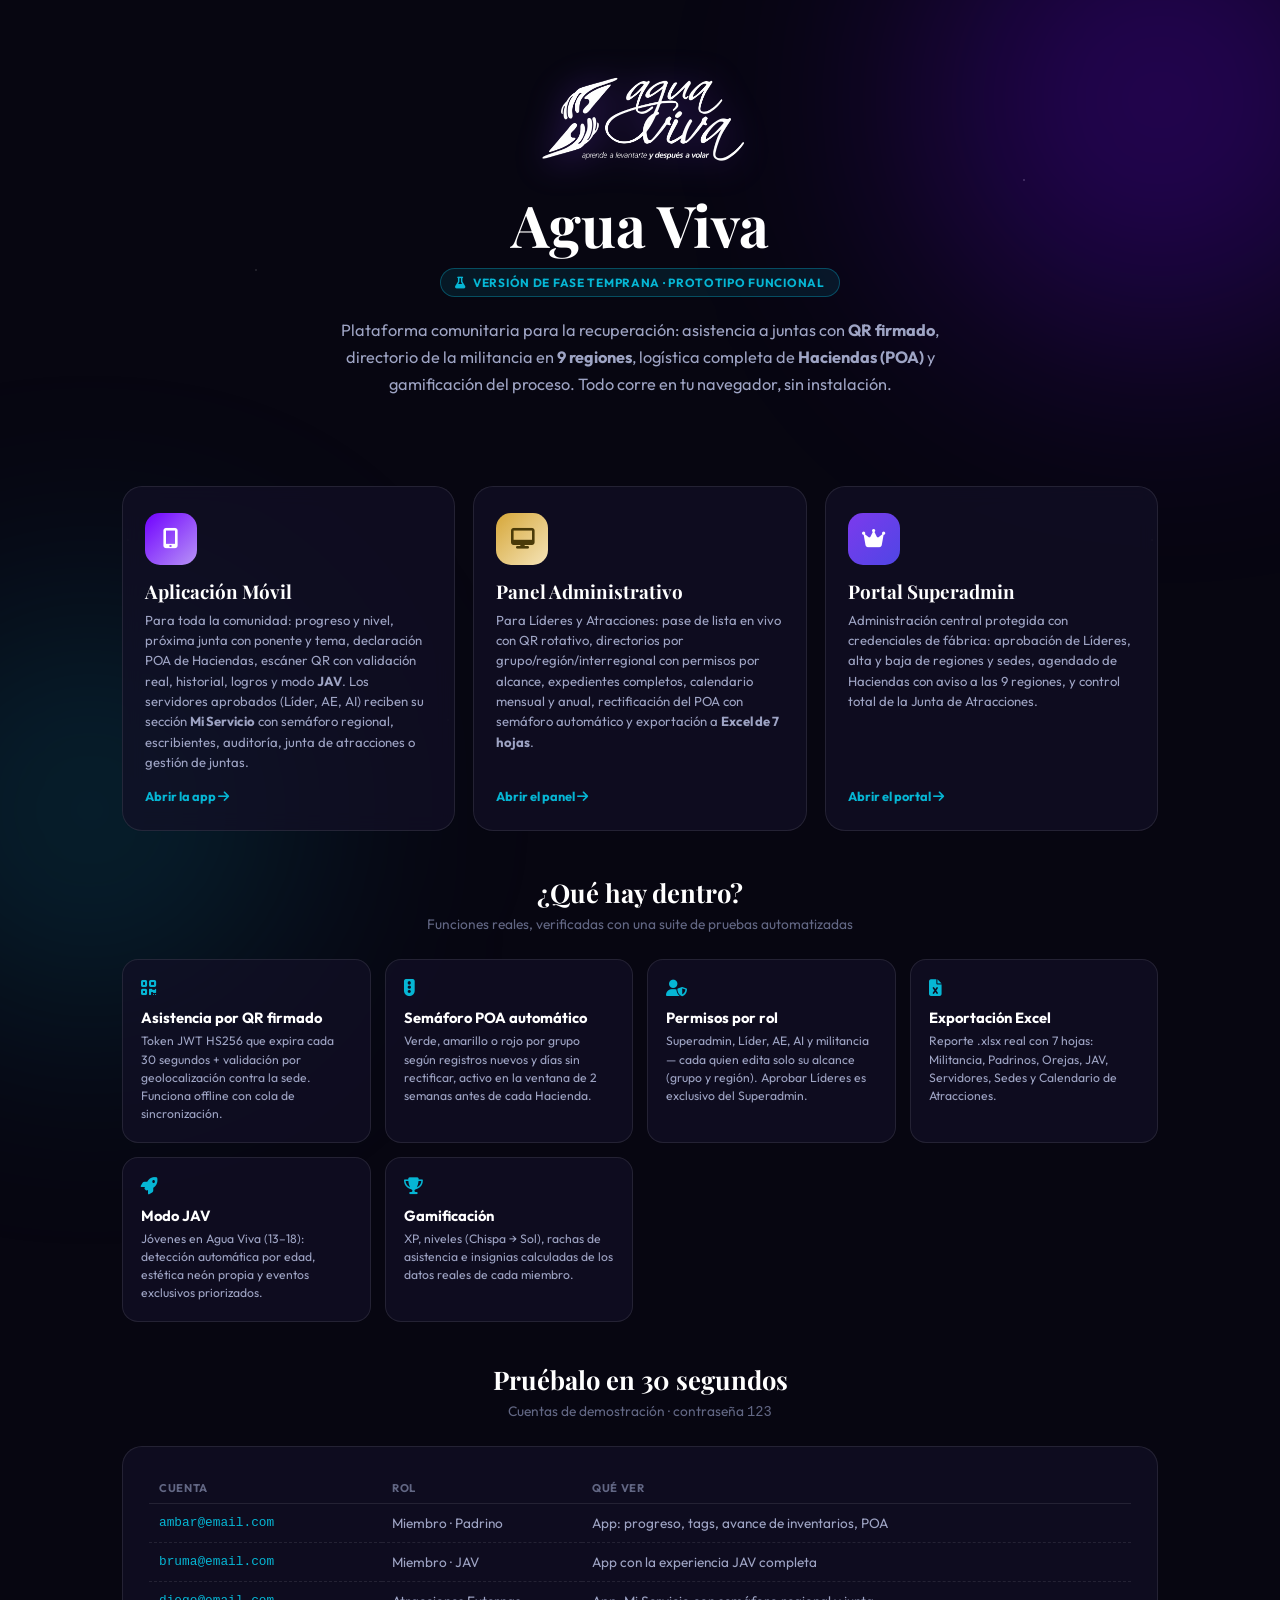
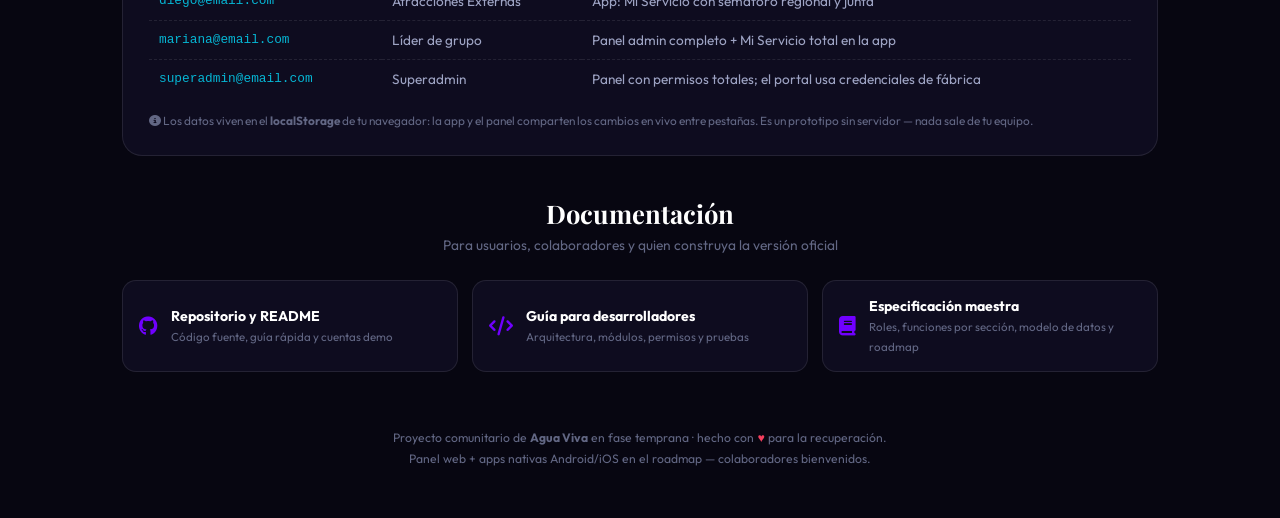
==== commit cdb6725f: "Reorganizar estructura de carpetas (js, css, docs), actualizar documentos y agregar portal index.htm" ====
--- a/index.html
+++ b/index.html
@@ -3,832 +3,173 @@
 <head>
     <meta charset="UTF-8">
     <meta name="viewport" content="width=device-width, initial-scale=1.0">
-    <title>Agua Viva - Asistencia y Logística</title>
-    <!-- Google Fonts: Serif (Playfair Display) & Sans-Serif (Outfit) -->
+    <title>Agua Viva · Plataforma de Asistencia y Logística</title>
+    <meta name="description" content="Plataforma comunitaria de Agua Viva: asistencia por QR firmado, directorio por regiones, logística de Haciendas (POA) y gamificación de la recuperación.">
     <link rel="preconnect" href="https://fonts.googleapis.com">
     <link rel="preconnect" href="https://fonts.gstatic.com" crossorigin>
-    <link href="https://fonts.googleapis.com/css2?family=Outfit:wght@300;400;500;600;700&family=Playfair+Display:ital,wght@0,400;0,600;0,700;1,400;1,600&display=swap" rel="stylesheet">
-    <!-- FontAwesome for Icons -->
+    <link href="https://fonts.googleapis.com/css2?family=Outfit:wght@300;400;500;600;700&family=Playfair+Display:ital,wght@0,400;0,600;0,700;1,600&display=swap" rel="stylesheet">
     <link rel="stylesheet" href="https://cdnjs.cloudflare.com/ajax/libs/font-awesome/6.4.0/css/all.min.css">
-    <link rel="stylesheet" href="styles.css">
+    <style>
+        :root {
+            --bg: #070611;
+            --surface: rgba(18, 16, 38, 0.72);
+            --border: rgba(255, 255, 255, 0.09);
+            --glow: rgba(112, 0, 255, 0.22);
+            --primary: #7000ff;
+            --cyan: #06b6d4;
+            --text: #ffffff;
+            --text2: #9ea4c4;
+            --muted: #626784;
+        }
+        * { margin: 0; padding: 0; box-sizing: border-box; }
+        body { font-family: 'Outfit', sans-serif; background: var(--bg); color: var(--text); overflow-x: hidden; }
+        .font-serif { font-family: 'Playfair Display', Georgia, serif; }
+
+        .stars { position: fixed; inset: 0; background-image: radial-gradient(1px 1px at 20% 30%, #fff, transparent), radial-gradient(1px 1px at 60% 70%, #fff, transparent), radial-gradient(1.5px 1.5px at 80% 20%, #fff, transparent), radial-gradient(1px 1px at 35% 80%, #fff, transparent), radial-gradient(1.5px 1.5px at 90% 60%, #fff, transparent), radial-gradient(1px 1px at 10% 60%, #fff, transparent); opacity: .35; pointer-events: none; }
+        .glow { position: fixed; border-radius: 50%; filter: blur(120px); pointer-events: none; }
+        .glow-1 { width: 480px; height: 480px; background: rgba(112, 0, 255, .28); top: -140px; right: -120px; }
+        .glow-2 { width: 420px; height: 420px; background: rgba(6, 182, 212, .16); bottom: -120px; left: -120px; }
+
+        .wrap { position: relative; max-width: 1080px; margin: 0 auto; padding: 0 22px; }
+
+        header.hero { padding: 72px 0 44px; text-align: center; }
+        .hero-logo { height: 92px; object-fit: contain; filter: drop-shadow(0 4px 18px rgba(124, 58, 237, .45)); animation: rise .7s cubic-bezier(.22,1,.36,1); }
+        .hero h1 { font-size: clamp(2.2rem, 6vw, 3.6rem); margin: 18px 0 6px; animation: rise .7s .08s cubic-bezier(.22,1,.36,1) backwards; }
+        .hero .tag { display: inline-flex; align-items: center; gap: 7px; font-size: .74rem; font-weight: 700; letter-spacing: .06em; color: var(--cyan); border: 1px solid rgba(6,182,212,.35); background: rgba(6,182,212,.1); padding: 6px 14px; border-radius: 999px; animation: rise .7s .14s cubic-bezier(.22,1,.36,1) backwards; }
+        .hero p.lead { max-width: 640px; margin: 20px auto 0; color: var(--text2); font-size: 1.02rem; line-height: 1.65; animation: rise .7s .2s cubic-bezier(.22,1,.36,1) backwards; }
+        @keyframes rise { from { opacity: 0; transform: translateY(18px); } to { opacity: 1; transform: translateY(0); } }
+
+        .surfaces { display: grid; grid-template-columns: repeat(3, 1fr); gap: 18px; margin: 44px 0; }
+        .surface { display: flex; flex-direction: column; background: var(--surface); border: 1px solid var(--border); border-radius: 20px; padding: 26px 22px; text-decoration: none; color: inherit; backdrop-filter: blur(10px); transition: transform .22s ease, border-color .22s ease, box-shadow .25s ease; animation: rise .6s backwards; }
+        .surface:nth-child(2) { animation-delay: .08s; }
+        .surface:nth-child(3) { animation-delay: .16s; }
+        .surface:hover { transform: translateY(-5px); border-color: var(--glow); box-shadow: 0 18px 44px rgba(112, 0, 255, .22); }
+        .surface .s-icon { width: 52px; height: 52px; border-radius: 15px; display: flex; align-items: center; justify-content: center; font-size: 1.3rem; margin-bottom: 14px; color: #fff; }
+        .surface.movil .s-icon { background: linear-gradient(135deg, #7000ff, #b794f6); }
+        .surface.panel .s-icon { background: linear-gradient(135deg, #d6a739, #f5e4b8); color: #4a3a08; }
+        .surface.portal .s-icon { background: linear-gradient(135deg, #7c3aed, #4f46e5); }
+        .surface h3 { font-size: 1.18rem; margin-bottom: 6px; }
+        .surface p { font-size: .82rem; color: var(--text2); line-height: 1.55; flex: 1; }
+        .surface .s-cta { margin-top: 16px; font-size: .8rem; font-weight: 700; color: var(--cyan); }
+        .surface .s-cta i { transition: transform .2s ease; }
+        .surface:hover .s-cta i { transform: translateX(4px); }
+
+        .features { margin: 24px 0 40px; }
+        .features h2, .demo h2, .docs h2 { font-size: 1.6rem; text-align: center; margin-bottom: 6px; }
+        .features .sub, .demo .sub, .docs .sub { text-align: center; color: var(--muted); font-size: .86rem; margin-bottom: 26px; }
+        .feat-grid { display: grid; grid-template-columns: repeat(auto-fit, minmax(230px, 1fr)); gap: 14px; }
+        .feat { background: var(--surface); border: 1px solid var(--border); border-radius: 16px; padding: 18px; transition: transform .2s ease, border-color .2s ease; }
+        .feat:hover { transform: translateY(-3px); border-color: var(--glow); }
+        .feat i { color: var(--cyan); font-size: 1.05rem; }
+        .feat h4 { font-size: .92rem; margin: 10px 0 5px; }
+        .feat p { font-size: .76rem; color: var(--text2); line-height: 1.5; }
+
+        .demo { margin: 40px 0; }
+        .demo-box { background: var(--surface); border: 1px solid var(--border); border-radius: 20px; padding: 26px; }
+        .demo table { width: 100%; border-collapse: collapse; font-size: .85rem; }
+        .demo th { text-align: left; color: var(--muted); font-size: .7rem; letter-spacing: .06em; padding: 8px 10px; border-bottom: 1px solid var(--border); }
+        .demo td { padding: 10px; border-bottom: 1px dashed var(--border); color: var(--text2); }
+        .demo td:first-child { color: var(--cyan); font-family: monospace; font-size: .8rem; }
+        .demo tr:last-child td { border-bottom: none; }
+        .demo .note { font-size: .74rem; color: var(--muted); margin-top: 14px; line-height: 1.5; }
+
+        .docs { margin: 40px 0 20px; }
+        .docs-grid { display: grid; grid-template-columns: repeat(auto-fit, minmax(250px, 1fr)); gap: 14px; }
+        .doc-link { display: flex; align-items: center; gap: 13px; background: var(--surface); border: 1px solid var(--border); border-radius: 14px; padding: 16px; text-decoration: none; color: inherit; transition: border-color .2s ease, transform .2s ease; }
+        .doc-link:hover { border-color: var(--glow); transform: translateY(-2px); }
+        .doc-link i { color: var(--primary); font-size: 1.2rem; }
+        .doc-link strong { display: block; font-size: .88rem; }
+        .doc-link span { font-size: .72rem; color: var(--muted); }
+
+        footer { text-align: center; padding: 36px 0 48px; color: var(--muted); font-size: .76rem; line-height: 1.7; }
+        footer .heart { color: #f43f5e; }
+
+        @media (max-width: 760px) {
+            .surfaces { grid-template-columns: 1fr; }
+            header.hero { padding: 52px 0 30px; }
+        }
+        @media (prefers-reduced-motion: reduce) { *, *::before, *::after { animation-duration: .001ms !important; transition-duration: .001ms !important; } }
+    </style>
 </head>
-<body class="dark-theme">
-    <!-- Background Stars & Glows -->
+<body>
     <div class="stars"></div>
-    <div class="cosmic-glow glow-1"></div>
-    <div class="cosmic-glow glow-2"></div>
-    <div class="cosmic-glow glow-jav" id="glowJav"></div>
+    <div class="glow glow-1"></div>
+    <div class="glow glow-2"></div>
 
-    <!-- Auth Overlay (Login / Register) -->
-    <div class="auth-overlay" id="authOverlay">
-        <div class="auth-box">
-            <!-- Login View -->
-            <div id="authLoginView">
-                <h1 class="auth-title font-serif">Agua Viva</h1>
-                <p class="auth-subtitle">Iniciar Sesión</p>
-                <form id="authLoginForm" class="auth-form">
-                    <div class="form-group">
-                        <label for="loginEmail">Correo Electrónico</label>
-                        <input type="email" id="loginEmail" class="form-control" placeholder="nombre@correo.com" required>
-                    </div>
-                    <div class="form-group">
-                        <label for="loginPassword">Contraseña</label>
-                        <input type="password" id="loginPassword" class="form-control" placeholder="••••••••" required>
-                    </div>
-                    <div class="auth-footer-actions">
-                        <button type="submit" class="btn-auth-submit">Entrar</button>
-                        <button type="button" class="btn-auth-switch" id="switchToRegisterBtn">¿No tienes cuenta? Regístrate aquí</button>
-                        <button type="button" class="btn-auth-switch" id="loginGuestBtn" style="font-weight: 600; color: var(--color-cyan);">Entrar como Ámbar (Invitado Rápido)</button>
-                        <button type="button" class="btn-auth-switch" id="loginGuestMarianaBtn" style="font-weight: 600; color: #a78bfa; margin-top: 0.25rem;">Entrar como Mariana (Coordinadora)</button>
-                        <button type="button" class="btn-auth-switch" id="loginGuestSuperBtn" style="font-weight: 600; color: #f43f5e; margin-top: 0.25rem;">Entrar como Superadmin</button>
-                    </div>
-                </form>
-            </div>
-
-            <!-- Register View -->
-            <div id="authRegisterView" style="display: none;">
-                <h1 class="auth-title font-serif">Agua Viva</h1>
-                <p class="auth-subtitle">Crear Cuenta</p>
-                <form id="authRegisterForm" class="auth-form">
-                    <div class="form-group">
-                        <label for="regEmail">Correo Electrónico *</label>
-                        <input type="email" id="regEmail" class="form-control" placeholder="nombre@correo.com" required>
-                    </div>
-                    <div class="form-group">
-                        <label for="regPassword">Contraseña *</label>
-                        <input type="password" id="regPassword" class="form-control" placeholder="Mínimo 6 caracteres" required minlength="6">
-                    </div>
-                    <div class="form-group">
-                        <label for="regName">Nombre(s) *</label>
-                        <input type="text" id="regName" class="form-control" placeholder="Ej. Rogelio" required>
-                    </div>
-                    <div class="form-group">
-                        <label for="regLastInitial">Inicial del Apellido *</label>
-                        <input type="text" id="regLastInitial" class="form-control" maxlength="1" placeholder="Ej. I" required style="text-transform: uppercase;">
-                    </div>
-                    <div class="form-group">
-                        <label for="regDob">Fecha de Nacimiento (Validación JAV) *</label>
-                        <input type="date" id="regDob" class="form-control" required>
-                    </div>
-                    <div class="form-group">
-                        <label for="regRegion">Región *</label>
-                        <select id="regRegion" class="form-control" required>
-                            <option value="">Selecciona Región</option>
-                            <option value="Región 1 CDMX">Región 1 CDMX</option>
-                            <option value="Región 2 Estado de México">Región 2 Estado de México</option>
-                            <option value="Región 3 Querétaro y Guanajuato">Región 3 Querétaro y Guanajuato</option>
-                            <option value="Región 4 Puebla">Región 4 Puebla</option>
-                            <option value="Región 5 Guerrero">Región 5 Guerrero</option>
-                            <option value="Región 6 Yucatán">Región 6 Yucatán</option>
-                            <option value="Región 7 Chicago">Región 7 Chicago</option>
-                            <option value="Región 8 Veracruz">Región 8 Veracruz</option>
-                            <option value="Región 9 Monterrey">Región 9 Monterrey</option>
-                        </select>
-                    </div>
-                    <div class="form-group">
-                        <label for="regGroup">Grupo *</label>
-                        <select id="regGroup" class="form-control" required disabled>
-                            <option value="">Primero selecciona una región</option>
-                        </select>
-                    </div>
-                    
-                    <!-- Roll / Clasificación -->
-                    <div class="form-group">
-                        <label for="regRoleClass">Clasificación Básica</label>
-                        <select id="regRoleClass" class="form-control">
-                            <option value="Apoyo">Apoyo</option>
-                            <option value="Oreja">Oreja (Requiere Aprobación)</option>
-                            <option value="Padrino">Padrino (Requiere Aprobación)</option>
-                        </select>
-                    </div>
-
-                    <!-- Server Roles -->
-                    <div class="form-group" id="regServerGroup">
-                        <label for="regServerRole">Cargo de Servidor (Opcional)</label>
-                        <select id="regServerRole" class="form-control">
-                            <option value="Ninguno">Ninguno</option>
-                            <option value="COM">COM (Comité de Orden y Métodos)</option>
-                            <option value="Manager">Manager de Grupo</option>
-                            <option value="Tesorería de Grupo">Tesorería de Grupo</option>
-                            <option value="Preparador de primeros inventarios">Preparador de primeros inventarios</option>
-                            <option value="Coordinador de hacienda">Coordinador de hacienda</option>
-                            <option value="Literatura">Literatura</option>
-                            <option value="RSG">RSG (Representante de Servicios Generales)</option>
-                        </select>
-                    </div>
-
-                    <!-- JAV Server Roles (conditional) -->
-                    <div class="form-group" id="regJavServerGroup" style="display: none;">
-                        <label for="regJavServerRole">Cargo de Servidor JAV (Opcional)</label>
-                        <select id="regJavServerRole" class="form-control">
-                            <option value="Ninguno">Ninguno</option>
-                            <option value="COM JAV">COM JAV</option>
-                            <option value="Preparador JAV">Preparador de primeros inventarios JAV</option>
-                            <option value="Coordinador hacienda JAV">Coordinador de hacienda JAV</option>
-                            <option value="AE JAV">AE JAV (Atracciones Externas JAV)</option>
-                            <option value="AI JAV">AI JAV (Atracciones Internas JAV)</option>
-                        </select>
-                    </div>
-
-                    <!-- Leader Request Checkbox -->
-                    <div class="form-group auth-checkbox-group">
-                        <input type="checkbox" id="regIsLeaderRequest">
-                        <label for="regIsLeaderRequest">Solicitar ser Coordinador (Líder, AE o AI de Grupo)</label>
-                    </div>
-                    <div class="form-group" id="leaderTypeGroup" style="display: none; padding-left: 1.5rem;">
-                        <label for="regLeaderRoleType">Tipo de Coordinador</label>
-                        <select id="regLeaderRoleType" class="form-control">
-                            <option value="LIDER">Líder de Grupo</option>
-                            <option value="AE">AE (Atracciones Externas)</option>
-                            <option value="AI">AI (Atracciones Internas)</option>
-                        </select>
-                    </div>
-
-                    <div class="auth-footer-actions">
-                        <button type="submit" class="btn-auth-submit">Registrarse y Esperar Aprobación</button>
-                        <button type="button" class="btn-auth-switch" id="switchToLoginBtn">¿Ya tienes cuenta? Inicia sesión aquí</button>
-                    </div>
-                </form>
-            </div>
-        </div>
-    </div>
-
-    <!-- Main Container -->
-    <div class="app-container">
-        
-        <!-- Header -->
-        <header class="app-header">
-            <div class="user-profile">
-                <div class="avatar" id="avatarBtn">Á</div>
-                <div class="user-info">
-                    <span class="greeting">Hola,</span>
-                    <span class="username" id="userNameLabel">Ámbar</span>
-                </div>
-            </div>
-            <div class="header-actions">
-                <button class="btn-theme-toggle" id="javToggleBtn" title="Cambiar a Sección JAV">
-                    <i class="fa-solid fa-rocket"></i> <span class="hide-mobile">Modo JAV</span>
-                </button>
-                <button class="btn-notification" id="notifBtn">
-                    <i class="fa-regular fa-bell"></i>
-                    <span class="notif-badge" id="notifBadge"></span>
-                </button>
-                <div class="notif-dropdown" id="notifDropdown">
-                    <div class="notif-header">
-                        <span>Notificaciones</span>
-                        <button type="button" class="notif-clear-btn" id="notifClearBtn">Limpiar</button>
-                    </div>
-                    <div class="notif-body" id="notifBody">
-                        <!-- Populated by JS -->
-                    </div>
-                </div>
-                <button class="btn-notification" id="logoutBtn" title="Cerrar Sesión" style="margin-left: 0.5rem; color: var(--color-red);">
-                    <i class="fa-solid fa-right-from-bracket"></i>
-                </button>
-            </div>
+    <div class="wrap">
+        <header class="hero">
+            <img src="assets/Icons/LOGO AV.png" alt="Logo Agua Viva" class="hero-logo">
+            <h1 class="font-serif">Agua Viva</h1>
+            <span class="tag"><i class="fa-solid fa-flask"></i> VERSIÓN DE FASE TEMPRANA · PROTOTIPO FUNCIONAL</span>
+            <p class="lead">Plataforma comunitaria para la recuperación: asistencia a juntas con <strong>QR firmado</strong>, directorio de la militancia en <strong>9 regiones</strong>, logística completa de <strong>Haciendas (POA)</strong> y gamificación del proceso. Todo corre en tu navegador, sin instalación.</p>
         </header>
 
-        <!-- Main Content Viewport -->
-        <main class="app-viewport" id="appViewport">
-            
-            <!-- SECTION 1: INICIO (Dashboard Miembro) -->
-            <section class="app-section active" id="sec-inicio">
-                <!-- Faro Progress Card -->
-                <div class="card card-level">
-                    <div class="level-header">
-                        <span class="level-subtitle">NIVEL 4 · DE 8</span>
-                        <h2 class="level-title font-serif">Faro</h2>
-                    </div>
-                    <div class="level-progress-wrapper">
-                        <div class="level-xp-text">
-                            <span class="current-xp"><strong>420</strong> XP</span>
-                            <span class="xp-needed">faltan <strong class="color-cyan">230 XP</strong> para Aurora</span>
-                        </div>
-                        <div class="progress-bar-bg">
-                            <div class="progress-bar-fill" style="width: 64.6%;"></div>
-                        </div>
-                    </div>
-                </div>
+        <section class="surfaces">
+            <a class="surface movil" href="app.html">
+                <div class="s-icon"><i class="fa-solid fa-mobile-screen-button"></i></div>
+                <h3 class="font-serif">Aplicación Móvil</h3>
+                <p>Para toda la comunidad: progreso y nivel, próxima junta con ponente y tema, declaración POA de Haciendas, escáner QR con validación real, historial, logros y modo <strong>JAV</strong>. Los servidores aprobados (Líder, AE, AI) reciben su sección <strong>Mi Servicio</strong> con semáforo regional, escribientes, auditoría, junta de atracciones o gestión de juntas.</p>
+                <span class="s-cta">Abrir la app <i class="fa-solid fa-arrow-right"></i></span>
+            </a>
+            <a class="surface panel" href="admin.html">
+                <div class="s-icon"><i class="fa-solid fa-desktop"></i></div>
+                <h3 class="font-serif">Panel Administrativo</h3>
+                <p>Para Líderes y Atracciones: pase de lista en vivo con QR rotativo, directorios por grupo/región/interregional con permisos por alcance, expedientes completos, calendario mensual y anual, rectificación del POA con semáforo automático y exportación a <strong>Excel de 7 hojas</strong>.</p>
+                <span class="s-cta">Abrir el panel <i class="fa-solid fa-arrow-right"></i></span>
+            </a>
+            <a class="surface portal" href="superadmin.html">
+                <div class="s-icon"><i class="fa-solid fa-crown"></i></div>
+                <h3 class="font-serif">Portal Superadmin</h3>
+                <p>Administración central protegida con credenciales de fábrica: aprobación de Líderes, alta y baja de regiones y sedes, agendado de Haciendas con aviso a las 9 regiones, y control total de la Junta de Atracciones.</p>
+                <span class="s-cta">Abrir el portal <i class="fa-solid fa-arrow-right"></i></span>
+            </a>
+        </section>
 
-                <!-- Stats Grid -->
-                <div class="stats-grid">
-                    <div class="card card-stat">
-                        <span class="stat-label">RACHA</span>
-                        <div class="stat-value-container">
-                            <span class="stat-value">28</span>
-                            <i class="fa-solid fa-fire stat-icon color-orange animate-pulse"></i>
-                        </div>
-                        <span class="stat-desc">días seguidos</span>
-                    </div>
-                    <div class="card card-stat">
-                        <span class="stat-label">TIEMPO LIMPIO</span>
-                        <div class="stat-value-container">
-                            <span class="stat-value">95</span>
-                            <i class="fa-solid fa-seedling stat-icon color-green"></i>
-                        </div>
-                        <span class="stat-desc">días acumulados</span>
-                    </div>
-                </div>
+        <section class="features">
+            <h2 class="font-serif">¿Qué hay dentro?</h2>
+            <p class="sub">Funciones reales, verificadas con una suite de pruebas automatizadas</p>
+            <div class="feat-grid">
+                <div class="feat"><i class="fa-solid fa-qrcode"></i><h4>Asistencia por QR firmado</h4><p>Token JWT HS256 que expira cada 30 segundos + validación por geolocalización contra la sede. Funciona offline con cola de sincronización.</p></div>
+                <div class="feat"><i class="fa-solid fa-traffic-light"></i><h4>Semáforo POA automático</h4><p>Verde, amarillo o rojo por grupo según registros nuevos y días sin rectificar, activo en la ventana de 2 semanas antes de cada Hacienda.</p></div>
+                <div class="feat"><i class="fa-solid fa-user-shield"></i><h4>Permisos por rol</h4><p>Superadmin, Líder, AE, AI y militancia — cada quien edita solo su alcance (grupo y región). Aprobar Líderes es exclusivo del Superadmin.</p></div>
+                <div class="feat"><i class="fa-solid fa-file-excel"></i><h4>Exportación Excel</h4><p>Reporte .xlsx real con 7 hojas: Militancia, Padrinos, Orejas, JAV, Servidores, Sedes y Calendario de Atracciones.</p></div>
+                <div class="feat"><i class="fa-solid fa-rocket"></i><h4>Modo JAV</h4><p>Jóvenes en Agua Viva (13–18): detección automática por edad, estética neón propia y eventos exclusivos priorizados.</p></div>
+                <div class="feat"><i class="fa-solid fa-trophy"></i><h4>Gamificación</h4><p>XP, niveles (Chispa → Sol), rachas de asistencia e insignias calculadas de los datos reales de cada miembro.</p></div>
+            </div>
+        </section>
 
-                <!-- Scan QR Banner -->
-                <div class="card card-banner-scan" id="bannerScanBtn">
-                    <div class="banner-content">
-                        <div class="banner-icon-bg">
-                            <i class="fa-solid fa-qrcode"></i>
-                        </div>
-                        <div class="banner-text">
-                            <h3>Escanear junta</h3>
-                            <p>Apunta al QR de la sala para registrar asistencia</p>
-                        </div>
-                    </div>
-                    <i class="fa-solid fa-chevron-right banner-arrow"></i>
-                </div>
+        <section class="demo">
+            <h2 class="font-serif">Pruébalo en 30 segundos</h2>
+            <p class="sub">Cuentas de demostración · contraseña <code>123</code></p>
+            <div class="demo-box">
+                <table>
+                    <thead><tr><th>CUENTA</th><th>ROL</th><th>QUÉ VER</th></tr></thead>
+                    <tbody>
+                        <tr><td>ambar@email.com</td><td>Miembro · Padrino</td><td>App: progreso, tags, avance de inventarios, POA</td></tr>
+                        <tr><td>bruma@email.com</td><td>Miembro · JAV</td><td>App con la experiencia JAV completa</td></tr>
+                        <tr><td>diego@email.com</td><td>Atracciones Externas</td><td>App: Mi Servicio con semáforo regional y junta</td></tr>
+                        <tr><td>mariana@email.com</td><td>Líder de grupo</td><td>Panel admin completo + Mi Servicio total en la app</td></tr>
+                        <tr><td>superadmin@email.com</td><td>Superadmin</td><td>Panel con permisos totales; el portal usa credenciales de fábrica</td></tr>
+                    </tbody>
+                </table>
+                <p class="note"><i class="fa-solid fa-circle-info"></i> Los datos viven en el <strong>localStorage</strong> de tu navegador: la app y el panel comparten los cambios en vivo entre pestañas. Es un prototipo sin servidor — nada sale de tu equipo.</p>
+            </div>
+        </section>
 
-                <!-- Next Meetings List with Calendar tabs -->
-                <div class="meetings-header" style="flex-wrap: wrap; gap: 0.5rem;">
-                    <h3>Calendario</h3>
-                    <div style="display: flex; gap: 0.5rem; align-items: center;">
-                        <div class="calendar-tabs" id="calendarTabs" style="display: flex; gap: 0.35rem;">
-                            <button type="button" class="btn-xs tab-btn active" data-cal="GROUP" style="background: var(--bg-surface); border: 1px solid var(--border-color); border-radius: 8px; padding: 0.25rem 0.45rem; color: white; cursor: pointer; font-size: 0.75rem;">Mi Grupo</button>
-                            <button type="button" class="btn-xs tab-btn" data-cal="REGIONAL" style="background: transparent; border: 1px solid transparent; border-radius: 8px; padding: 0.25rem 0.45rem; color: var(--text-secondary); cursor: pointer; font-size: 0.75rem;">Regional</button>
-                            <button type="button" class="btn-xs tab-btn" data-cal="ANNUAL" style="background: transparent; border: 1px solid transparent; border-radius: 8px; padding: 0.25rem 0.45rem; color: var(--text-secondary); cursor: pointer; font-size: 0.75rem;">Anual</button>
-                        </div>
-                        <div style="height: 12px; width: 1px; background: rgba(255,255,255,0.2);"></div>
-                        <div class="view-toggle-buttons" id="calendarViewToggle" style="display: flex; gap: 0.2rem;">
-                            <button type="button" class="btn-xs active" data-view="LIST" style="background: var(--bg-surface); border: 1px solid var(--border-color); border-radius: 6px; padding: 0.25rem 0.35rem; color: white; cursor: pointer; font-size: 0.7rem;"><i class="fa-solid fa-list"></i></button>
-                            <button type="button" class="btn-xs" data-view="WEEK" style="background: transparent; border: 1px solid transparent; border-radius: 6px; padding: 0.25rem 0.35rem; color: var(--text-secondary); cursor: pointer; font-size: 0.7rem;"><i class="fa-solid fa-calendar-week"></i></button>
-                        </div>
-                    </div>
-                </div>
-                <div class="meetings-list" id="upcomingMeetingsList">
-                    <!-- Dynamic Meetings injected by JS -->
-                </div>
-                <div id="weeklyCalendarContainer" style="display: none; margin-top: 1rem;">
-                    <div class="weekly-grid-header" style="display: grid; grid-template-columns: repeat(7, 1fr); gap: 0.25rem; text-align: center; font-weight: 600; font-size: 0.65rem; border-bottom: 1px solid rgba(255,255,255,0.1); padding-bottom: 0.25rem; margin-bottom: 0.25rem; color: var(--text-secondary);">
-                        <div>L</div>
-                        <div>M</div>
-                        <div>M</div>
-                        <div>J</div>
-                        <div>V</div>
-                        <div>S</div>
-                        <div>D</div>
-                    </div>
-                    <div id="weeklyCalendarGrid" style="display: grid; grid-template-columns: repeat(7, 1fr); gap: 0.25rem; min-height: 120px;">
-                        <!-- Populated by JS -->
-                    </div>
-                </div>
-            </section>
+        <section class="docs">
+            <h2 class="font-serif">Documentación</h2>
+            <p class="sub">Para usuarios, colaboradores y quien construya la versión oficial</p>
+            <div class="docs-grid">
+                <a class="doc-link" href="https://github.com/adan-garcia/agua-viva-asistencia#readme" target="_blank" rel="noopener"><i class="fa-brands fa-github"></i><div><strong>Repositorio y README</strong><span>Código fuente, guía rápida y cuentas demo</span></div></a>
+                <a class="doc-link" href="docs/README-DEV.md" target="_blank"><i class="fa-solid fa-code"></i><div><strong>Guía para desarrolladores</strong><span>Arquitectura, módulos, permisos y pruebas</span></div></a>
+                <a class="doc-link" href="docs/ESPECIFICACION.md" target="_blank"><i class="fa-solid fa-book"></i><div><strong>Especificación maestra</strong><span>Roles, funciones por sección, modelo de datos y roadmap</span></div></a>
+            </div>
+        </section>
 
-            <!-- SECTION 2: SCANNER (QR Registration) -->
-            <section class="app-section" id="sec-scanner">
-                <div class="scanner-container">
-                    <div class="scanner-header">
-                        <h2 class="font-serif">Escanear QR</h2>
-                        <p>El QR aparece al iniciar la junta. Se renueva cada 30 segundos.</p>
-                    </div>
-                    
-                    <div class="qr-target-box">
-                        <div class="qr-corner top-left"></div>
-                        <div class="qr-corner top-right"></div>
-                        <div class="qr-corner bottom-left"></div>
-                        <div class="qr-corner bottom-right"></div>
-                        <div class="qr-laser"></div>
-                        <div class="qr-mock-code">
-                            <i class="fa-solid fa-qrcode fa-5x opacity-40"></i>
-                        </div>
-                    </div>
-
-                    <p class="scanner-instruction font-serif">Apunta al QR de la sala</p>
-
-                    <div class="scanner-footer">
-                        <button class="btn btn-secondary w-full" id="manualCodeBtn">
-                            <i class="fa-solid fa-keyboard"></i> Ingresar código manualmente
-                        </button>
-                    </div>
-                </div>
-            </section>
-
-            <!-- SECTION 3: HISTORIAL (Tu Cielo) -->
-            <section class="app-section" id="sec-historial">
-                <div class="historial-header">
-                    <span class="section-subtitle">TU CIELO</span>
-                    <h2 class="font-serif section-title">Historial</h2>
-                </div>
-
-                <!-- Stats Quick Cards -->
-                <div class="stats-quick-row">
-                    <div class="quick-stat-card">
-                        <span class="qs-val" id="hist-total-juntas">34</span>
-                        <span class="qs-label">Juntas</span>
-                    </div>
-                    <div class="quick-stat-card">
-                        <span class="qs-val" id="hist-total-haciendas">3</span>
-                        <span class="qs-label">Haciendas</span>
-                    </div>
-                    <div class="quick-stat-card">
-                        <span class="qs-val text-green" id="hist-clean-days">142</span>
-                        <span class="qs-label">Días limpio</span>
-                    </div>
-                </div>
-
-                <!-- SVG Trend Chart -->
-                <div class="card chart-card">
-                    <div class="chart-header">
-                        <span>Últimas 12 semanas</span>
-                        <span class="chart-status color-cyan"><i class="fa-solid fa-arrow-trend-up"></i> constante</span>
-                    </div>
-                    <div class="chart-body">
-                        <svg class="trend-chart-svg" viewBox="0 0 300 80">
-                            <!-- SVG Grid lines -->
-                            <line x1="0" y1="20" x2="300" y2="20" stroke="rgba(255,255,255,0.05)" />
-                            <line x1="0" y1="50" x2="300" y2="50" stroke="rgba(255,255,255,0.05)" />
-                            <!-- Sparkline path -->
-                            <path d="M 0,60 Q 25,50 50,65 T 100,55 T 150,45 T 200,50 T 250,38 T 300,42" fill="none" stroke="url(#chartGradient)" stroke-width="3" stroke-linecap="round"/>
-                            <!-- Gradient definition -->
-                            <defs>
-                                <linearGradient id="chartGradient" x1="0" y1="0" x2="1" y2="0">
-                                    <stop offset="0%" stop-color="#7000ff" />
-                                    <stop offset="100%" stop-color="#00d9ff" />
-                                </linearGradient>
-                            </defs>
-                        </svg>
-                    </div>
-                </div>
-
-                <!-- Chronological Timeline -->
-                <div class="timeline-title font-serif">Mayo 2026</div>
-                <div class="timeline-list" id="timelineList">
-                    <!-- Dynamic Timeline items by JS -->
-                </div>
-            </section>
-
-            <!-- SECTION 4: HACIENDAS (Retiros y POA Dashboard) -->
-            <section class="app-section" id="sec-haciendas">
-                <div class="section-header-flex">
-                    <div>
-                        <span class="section-subtitle">LOGÍSTICA REGIONAL</span>
-                        <h2 class="font-serif section-title">Haciendas y POA</h2>
-                    </div>
-                    <div class="hacienda-selector-wrapper">
-                        <select id="haciendaSelect" class="styled-select">
-                            <option value="h1">Hacienda Región 4 (Julio 2026)</option>
-                            <option value="h2">Hacienda JAV Región 1 (Agosto 2026)</option>
-                        </select>
-                    </div>
-                </div>
-
-                <!-- User Attendance Declaration Tab -->
-                <div class="card declaration-card" id="userDeclarationCard">
-                    <h3 class="font-serif card-title"><i class="fa-solid fa-clipboard-question color-cyan"></i> Declarar mi Asistencia</h3>
-                    <p class="card-desc">Confirma tus detalles de traslado y turnos para el próximo retiro regional.</p>
-                    
-                    <div class="form-grid">
-                        <div class="form-group">
-                            <label for="attendingCheck">¿Asistirás a la Hacienda?</label>
-                            <div class="toggle-buttons-group" id="attendanceToggleGroup">
-                                <button type="button" class="btn-toggle active" data-val="true">Sí, asistiré</button>
-                                <button type="button" class="btn-toggle" data-val="false">No iré</button>
-                            </div>
-                        </div>
-
-                        <div class="form-group">
-                            <label for="arrivalShift">Turno de llegada</label>
-                            <select id="arrivalShift" class="form-control">
-                                <option value="PRE_AVANZADA">Pre-avanzada (Jueves)</option>
-                                <option value="AVANZADA">Avanzada (Viernes mañana con escribientes)</option>
-                                <option value="VIERNES_TARDE_NOCHE">Viernes Tarde/Noche</option>
-                                <option value="SABADO_MANANA">Sábado Mañana</option>
-                                <option value="SABADO_TARDE_NOCHE">Sábado Tarde/Noche</option>
-                                <option value="DOMINGO">Domingo</option>
-                            </select>
-                        </div>
-
-                        <div class="form-group">
-                            <label>Movilidad / Transporte</label>
-                            <select id="transportStatus" class="form-control">
-                                <option value="NEEDS_TRANSPORT">Necesito que me lleven (Sin auto)</option>
-                                <option value="PROVIDES_TRANSPORT">Llevo auto propio (Ofrezco lugares)</option>
-                                <option value="NONE">Me traslado por mi cuenta</option>
-                            </select>
-                        </div>
-
-                        <div class="form-group" id="capacityGroup" style="display:none;">
-                            <label for="transportCapacity">Lugares disponibles en auto</label>
-                            <input type="number" id="transportCapacity" class="form-control" min="1" max="10" value="4">
-                        </div>
-                    </div>
-                    <button class="btn btn-primary btn-save-logistics" id="saveLogisticsBtn">
-                        <i class="fa-solid fa-floppy-disk"></i> Guardar Declaración
-                    </button>
-                </div>
-
-                <!-- Admin & Atracciones POA Section (Only shown/accessible to Leader, AE, AI) -->
-                <div class="poa-admin-panel">
-                    <div class="poa-header">
-                        <h3 class="font-serif text-glow-purple"><i class="fa-solid fa-shield-halved"></i> Panel POA (Líderes y Atracciones)</h3>
-                        <span class="badge badge-admin">Acceso Autorizado</span>
-                    </div>
-
-                    <!-- Global Hacienda Stats Summary -->
-                    <div class="poa-stats-row">
-                        <div class="poa-stat-box card">
-                            <span class="psb-val" id="poa-total-escribientes">48</span>
-                            <span class="psb-label">Escribientes</span>
-                        </div>
-                        <div class="poa-stat-box card">
-                            <span class="psb-val" id="poa-total-apoyos">24</span>
-                            <span class="psb-label">Apoyos</span>
-                        </div>
-                        <div class="poa-stat-box card">
-                            <span class="psb-val" id="poa-total-padrinos">12</span>
-                            <span class="psb-label">Padrinos</span>
-                        </div>
-                        <div class="poa-stat-box card">
-                            <span class="psb-val" id="poa-total-orejas">6</span>
-                            <span class="psb-label">Orejas</span>
-                        </div>
-                        <div class="poa-stat-box card">
-                            <span class="psb-val text-cyan" id="poa-transport-ratio">32 / 40</span>
-                            <span class="psb-label">Lugares Transp.</span>
-                        </div>
-                    </div>
-
-                    <!-- Group Status Traffic Lights (Semaforos) -->
-                    <div class="poa-grid">
-                        
-                        <!-- Col 1: Groups & Traffic Light Semaphore List -->
-                        <div class="card poa-groups-card">
-                            <h4 class="card-title font-serif">Semáforo de Carga por Grupo</h4>
-                            <p class="card-desc">Estado de actualización de datos de escribientes y servidores.</p>
-                            <div class="groups-semaphore-list" id="groupsSemaphoreList">
-                                <!-- Loaded dynamically via JS -->
-                            </div>
-                        </div>
-
-                        <!-- Col 2: Escribientes Write-in Manager -->
-                        <div class="card poa-escribientes-card">
-                            <div class="card-header-flex">
-                                <h4 class="card-title font-serif">Gestión de Escribientes</h4>
-                                <button class="btn btn-xs btn-primary" id="openAddEscribienteModal">
-                                    <i class="fa-solid fa-plus"></i> Registrar
-                                </button>
-                            </div>
-                            <p class="card-desc">Registra a quienes vivirán la experiencia de la hacienda.</p>
-                            
-                            <div class="search-box">
-                                <i class="fa-solid fa-magnifying-glass"></i>
-                                <input type="text" id="searchEscribienteInput" placeholder="Buscar escribiente...">
-                            </div>
-
-                            <div class="table-responsive">
-                                <table class="custom-table" id="escribientesTable">
-                                    <thead>
-                                        <tr>
-                                            <th>Nombre</th>
-                                            <th>Género</th>
-                                            <th>Grupo</th>
-                                            <th class="text-right">Acciones</th>
-                                        </tr>
-                                    </thead>
-                                    <tbody id="escribientesListBody">
-                                        <!-- Dynamic rows by JS -->
-                                    </tbody>
-                                </table>
-                            </div>
-                        </div>
-
-                    </div>
-
-                    <!-- Change Log / Registro de Cambios -->
-                    <div class="card changelog-card mt-6">
-                        <h4 class="card-title font-serif"><i class="fa-solid fa-clock-rotate-left"></i> Registro de Cambios (Historial de Auditoría)</h4>
-                        <p class="card-desc">Actualizaciones recientes realizadas por los coordinadores y atracciones de la región.</p>
-                        <div class="changelog-list" id="auditChangeLogList">
-                            <!-- Dynamic change logs -->
-                        </div>
-                    </div>
-                </div>
-            </section>
-
-            <!-- SECTION 5: MIEMBROS -->
-            <!-- SECTION 5: LOGROS (Achievements & Roadmap) -->
-            <section class="app-section" id="sec-logros">
-                <!-- Mini Profile Card -->
-                <div class="card logros-profile-card">
-                    <div class="logros-profile-header">
-                        <div class="avatar" style="width: 55px; height: 55px; font-size: 1.4rem;">Á</div>
-                        <div class="logros-profile-info">
-                            <h2 class="font-serif">Ámbar</h2>
-                            <span class="logros-join-date">Miembro desde jun 2025</span>
-                            <div class="logros-badges-row">
-                                <span class="badge-role badge-jav-tag">Nv 4 · Faro</span>
-                                <span class="badge-role badge-oreja"><i class="fa-solid fa-fire"></i> 28d</span>
-                            </div>
-                        </div>
-                    </div>
-                    
-                    <div class="level-progress-wrapper" style="margin-top: 1.25rem;">
-                        <div class="level-xp-text">
-                            <span class="current-xp">Faro &rarr; Aurora</span>
-                            <span class="current-xp"><strong>420</strong> / 650 XP</span>
-                        </div>
-                        <div class="progress-bar-bg">
-                            <div class="progress-bar-fill" style="width: 64.6%;"></div>
-                        </div>
-                    </div>
-                </div>
-
-                <!-- Camino de Luz Roadmap -->
-                <div class="roadmap-header">
-                    <h3 class="font-serif">Camino de luz</h3>
-                </div>
-                <div class="roadmap-scroll-container">
-                    <div class="roadmap-track">
-                        <div class="roadmap-item completed">
-                            <div class="roadmap-dot"><span class="dot-symbol">•</span></div>
-                            <span class="roadmap-level-name">Nv 1</span>
-                            <span class="roadmap-level-title font-serif">Chispa</span>
-                        </div>
-                        <div class="roadmap-item completed">
-                            <div class="roadmap-dot"><i class="fa-solid fa-diamond"></i></div>
-                            <span class="roadmap-level-name">Nv 2</span>
-                            <span class="roadmap-level-title font-serif">Llama</span>
-                        </div>
-                        <div class="roadmap-item completed">
-                            <div class="roadmap-dot"><i class="fa-solid fa-star-of-david"></i></div>
-                            <span class="roadmap-level-name">Nv 3</span>
-                            <span class="roadmap-level-title font-serif">Brasa</span>
-                        </div>
-                        <div class="roadmap-item active">
-                            <div class="roadmap-dot"><i class="fa-solid fa-lightbulb"></i></div>
-                            <span class="roadmap-level-name">Nv 4</span>
-                            <span class="roadmap-level-title font-serif">Faro</span>
-                        </div>
-                        <div class="roadmap-item locked">
-                            <div class="roadmap-dot"><i class="fa-solid fa-star"></i></div>
-                            <span class="roadmap-level-name">Nv 5</span>
-                            <span class="roadmap-level-title font-serif">Aurora</span>
-                        </div>
-                        <div class="roadmap-item locked">
-                            <div class="roadmap-dot"><i class="fa-solid fa-sun"></i></div>
-                            <span class="roadmap-level-name">Nv 6</span>
-                            <span class="roadmap-level-title font-serif">Sol</span>
-                        </div>
-                    </div>
-                </div>
-
-                <!-- Insignias Grid -->
-                <div class="insignias-header">
-                    <h3 class="font-serif">Insignias</h3>
-                    <span class="insignias-count">5 / 9</span>
-                </div>
-                
-                <div class="insignias-grid">
-                    <div class="badge-card unlocked">
-                        <div class="badge-icon-fire"><i class="fa-solid fa-fire animate-pulse"></i></div>
-                        <span class="badge-name">7 días</span>
-                        <span class="badge-desc">Una semana firme</span>
-                    </div>
-                    <div class="badge-card unlocked">
-                        <div class="badge-icon-fire"><i class="fa-solid fa-fire animate-pulse"></i></div>
-                        <span class="badge-name">30 días</span>
-                        <span class="badge-desc">Un mes completo</span>
-                    </div>
-                    <div class="badge-card locked">
-                        <div class="badge-icon-fire"><i class="fa-solid fa-fire"></i></div>
-                        <span class="badge-name">90 días</span>
-                        <span class="badge-desc">Tres meses</span>
-                    </div>
-                    <div class="badge-card locked">
-                        <div class="badge-icon-fire"><i class="fa-solid fa-fire"></i></div>
-                        <span class="badge-name">1 año</span>
-                        <span class="badge-desc">Vuelta al sol</span>
-                    </div>
-                    <div class="badge-card unlocked-star-blue">
-                        <div class="badge-icon-star"><i class="fa-solid fa-star"></i></div>
-                        <span class="badge-name">Primera junta</span>
-                        <span class="badge-desc">Llegaste</span>
-                    </div>
-                    <div class="badge-card unlocked-star-blue">
-                        <div class="badge-icon-star"><i class="fa-solid fa-star"></i></div>
-                        <span class="badge-name">10 juntas</span>
-                        <span class="badge-desc">Constante</span>
-                    </div>
-                    <div class="badge-card unlocked-star-purple">
-                        <div class="badge-icon-star"><i class="fa-solid fa-trophy"></i></div>
-                        <span class="badge-name">Hacienda</span>
-                        <span class="badge-desc">Viviste la exp</span>
-                    </div>
-                    <div class="badge-card locked-star">
-                        <div class="badge-icon-star"><i class="fa-solid fa-check"></i></div>
-                        <span class="badge-name">Padrino activo</span>
-                        <span class="badge-desc">Acompañado</span>
-                    </div>
-                    <div class="badge-card locked-star">
-                        <div class="badge-icon-star"><i class="fa-solid fa-sun"></i></div>
-                        <span class="badge-name">Madrugador</span>
-                        <span class="badge-desc">Pre-avanzada</span>
-                    </div>
-                </div>
-            </section>
-
-            <!-- SECTION 6: AJUSTES (Profile Edit) -->
-            <section class="app-section" id="sec-settings">
-                <div class="settings-header" style="margin-bottom: 1.5rem;">
-                    <span class="section-subtitle">MI PERFIL</span>
-                    <h2 class="font-serif section-title" style="margin-bottom: 0;">Ajustes</h2>
-                </div>
-
-                <div class="card settings-card">
-                    <form id="settingsProfileForm">
-                        <div class="profile-preview-wrapper" style="display: flex; flex-direction: column; align-items: center; gap: 0.5rem; margin-bottom: 1.5rem; padding: 1rem 0; border-bottom: 1px solid var(--border-color);">
-                            <div class="avatar" id="settingsAvatarPreview" style="width: 75px; height: 75px; font-size: 2rem; border-radius: 50%; display: flex; align-items: center; justify-content: center; font-weight: 700; color: #fff;">Á</div>
-                            <span style="font-size: 0.8rem; color: var(--text-secondary); font-weight: 500;">Vista previa de tu avatar</span>
-                        </div>
-
-                        <div class="form-group mb-4" style="margin-bottom: 1.2rem; display: flex; flex-direction: column; gap: 0.4rem;">
-                            <label for="settingsAlias" style="font-size: 0.75rem; font-weight: 600; color: var(--text-secondary); text-transform: uppercase;">Alias / Nombre</label>
-                            <input type="text" id="settingsAlias" class="form-control" placeholder="Ej. Ámbar" required style="background: rgba(255, 255, 255, 0.05); border: 1px solid var(--border-color); border-radius: 10px; padding: 0.75rem 1rem; color: white; font-size: 0.9rem; transition: all 0.3s; width: 100%;">
-                        </div>
-
-                        <div class="form-group mb-4" style="margin-bottom: 1.2rem; display: flex; flex-direction: column; gap: 0.4rem;">
-                            <label style="font-size: 0.75rem; font-weight: 600; color: var(--text-secondary); text-transform: uppercase;">Color de Avatar</label>
-                            <div class="color-picker-grid">
-                                <button type="button" class="color-btn" data-color="#be185d" style="background-color: #be185d;"></button>
-                                <button type="button" class="color-btn" data-color="#6d28d9" style="background-color: #6d28d9;"></button>
-                                <button type="button" class="color-btn" data-color="#1d4ed8" style="background-color: #1d4ed8;"></button>
-                                <button type="button" class="color-btn" data-color="#0369a1" style="background-color: #0369a1;"></button>
-                                <button type="button" class="color-btn" data-color="#047857" style="background-color: #047857;"></button>
-                                <button type="button" class="color-btn" data-color="#556b2f" style="background-color: #556b2f;"></button>
-                                <button type="button" class="color-btn" data-color="#c2410c" style="background-color: #c2410c;"></button>
-                                <button type="button" class="color-btn" data-color="#b91c1c" style="background-color: #b91c1c;"></button>
-                                <button type="button" class="color-btn" data-color="#0F172A" style="background-color: #0F172A;"></button>
-                                <button type="button" class="color-btn" data-color="#d946ef" style="background-color: #d946ef;"></button>
-                            </div>
-                        </div>
-
-                        <div class="form-group mb-6" style="margin-bottom: 1.5rem; display: flex; flex-direction: column; gap: 0.4rem;">
-                            <label for="settingsAvatarIcon" style="font-size: 0.75rem; font-weight: 600; color: var(--text-secondary); text-transform: uppercase;">Icono del Avatar</label>
-                            <select id="settingsAvatarIcon" class="form-control" style="background: rgba(255, 255, 255, 0.05); border: 1px solid var(--border-color); border-radius: 10px; padding: 0.75rem 1rem; color: white; font-size: 0.9rem; transition: all 0.3s; width: 100%;">
-                                <option value="initial">Inicial del Nombre (Letra)</option>
-                                <option value="fa-user-astronaut">Astronauta (JAV)</option>
-                                <option value="fa-rocket">Cohete (Espacio)</option>
-                                <option value="fa-fire">Fuego (Racha)</option>
-                                <option value="fa-heart">Corazón (Hermandad)</option>
-                                <option value="fa-star">Estrella (Luz)</option>
-                                <option value="fa-shield-halved">Escudo (Servicio)</option>
-                            </select>
-                        </div>
-
-                        <button type="submit" class="btn btn-primary w-full mb-4" style="width:100%; margin-bottom: 1rem; background: linear-gradient(135deg, var(--primary) 0%, #9035ff 100%); border: none; border-radius: 10px; padding: 0.85rem; color: white; font-weight: 600; font-size: 0.95rem; cursor: pointer; transition: all 0.3s;">
-                            <i class="fa-solid fa-floppy-disk"></i> Guardar Cambios
-                        </button>
-                        
-                        <button type="button" class="btn btn-secondary w-full" id="settingsLogoutBtn" style="width:100%; color: var(--color-red); border: 1px solid rgba(239, 68, 68, 0.3); background: transparent; border-radius: 10px; padding: 0.85rem; font-weight: 600; font-size: 0.95rem; cursor: pointer; transition: all 0.3s;">
-                            <i class="fa-solid fa-right-from-bracket"></i> Cerrar Sesión
-                        </button>
-                    </form>
-                </div>
-            </section>
-        </main>
-
-        <!-- Navigation Bottom Bar (Mobile layout, but works as main app navigator) -->
-        <nav class="app-navigation">
-            <button class="nav-item active" data-target="sec-inicio">
-                <i class="fa-solid fa-house"></i>
-                <span>Inicio</span>
-            </button>
-            <button class="nav-item" data-target="sec-scanner">
-                <i class="fa-solid fa-qrcode"></i>
-                <span>Asistencia</span>
-            </button>
-            <button class="nav-item" data-target="sec-historial">
-                <i class="fa-regular fa-calendar-days"></i>
-                <span>Historial</span>
-            </button>
-            <button class="nav-item" data-target="sec-haciendas">
-                <i class="fa-solid fa-campground"></i>
-                <span>Haciendas</span>
-            </button>
-            <button class="nav-item" data-target="sec-logros">
-                <i class="fa-solid fa-trophy"></i>
-                <span>Logros</span>
-            </button>
-            <button class="nav-item" data-target="sec-settings" id="btnNavSettings">
-                <i class="fa-solid fa-gear"></i>
-                <span>Ajustes</span>
-            </button>
-        </nav>
+        <footer>
+            Proyecto comunitario de <strong>Agua Viva</strong> en fase temprana · hecho con <span class="heart">♥</span> para la recuperación.<br>
+            Panel web + apps nativas Android/iOS en el roadmap — colaboradores bienvenidos.
+        </footer>
     </div>
-
-    <!-- MODAL: Level Up Celebration (Aurora) -->
-    <div class="modal-overlay" id="levelUpModal">
-        <div class="modal-content level-up-celebration text-center">
-            <span class="level-up-badge-top">▲ SUBISTE DE NIVEL</span>
-            <div class="glowing-aurora-star">
-                <i class="fa-solid fa-star animate-pulse"></i>
-            </div>
-            <span class="level-sub">NIVEL 5</span>
-            <h1 class="level-name font-serif text-glow-cyan">Aurora</h1>
-            <p class="level-congrats">Tu luz ya se ve desde lejos. Otros caminan más confiados porque tú sigues aquí.</p>
-            
-            <div class="insignia-earned-card">
-                <div class="insignia-icon"><i class="fa-solid fa-trophy"></i></div>
-                <div class="insignia-text text-left">
-                    <strong>Insignia Nueva: Aurora Boreal</strong>
-                    <span>Primer miembro en llegar a nivel 5 este mes.</span>
-                </div>
-            </div>
-
-            <button class="btn btn-primary w-full mt-4" id="closeLevelUpBtn">Seguir brillando</button>
-        </div>
-    </div>
-
-    <!-- MODAL: Add Escribiente -->
-    <div class="modal-overlay" id="addEscribienteModal">
-        <div class="modal-content">
-            <div class="modal-header">
-                <h3 class="font-serif">Registrar Nuevo Escribiente</h3>
-                <button class="btn-close-modal" id="closeAddEscribienteModal"><i class="fa-solid fa-xmark"></i></button>
-            </div>
-            <form id="addEscribienteForm">
-                <div class="form-group mb-4">
-                    <label for="escName">Nombre(s)</label>
-                    <input type="text" id="escName" class="form-control" placeholder="Ej. Juan Carlos" required>
-                </div>
-                <div class="form-group mb-4">
-                    <label for="escLastInitial">Inicial del Apellido</label>
-                    <input type="text" id="escLastInitial" class="form-control" maxlength="1" placeholder="Ej. G" required style="text-transform: uppercase;">
-                </div>
-                <div class="form-group mb-4">
-                    <label for="escGender">Género</label>
-                    <select id="escGender" class="form-control" required>
-                        <option value="MALE">Hombre</option>
-                        <option value="FEMALE">Mujer</option>
-                    </select>
-                </div>
-                <div class="form-group mb-6">
-                    <label for="escGroup">Grupo de procedencia</label>
-                    <select id="escGroup" class="form-control" required>
-                        <!-- Loaded dynamically by JS -->
-                    </select>
-                </div>
-                <button type="submit" class="btn btn-primary w-full">Guardar Registro</button>
-            </form>
-        </div>
-    </div>
-
-    <!-- Floating Simulator Widget -->
-    <div class="sim-widget" id="simWidget">
-        <button class="sim-trigger-btn" id="simTriggerBtn" title="Panel de Simulación de Roles">
-            <i class="fa-solid fa-gears"></i>
-        </button>
-        <div class="sim-panel" id="simPanel">
-            <h4><i class="fa-solid fa-laptop-code"></i> Control de Simulación</h4>
-            
-            <div class="sim-panel-section">
-                <span class="sim-panel-section-title">Usuario / Rol Activo</span>
-                <button class="sim-role-btn" data-email="ambar@email.com" data-role="member" id="simUserAmbar">
-                    <i class="fa-solid fa-user"></i>
-                    <div>
-                        <strong>Ámbar A.</strong>
-                        <span style="display:block; font-size:0.65rem; opacity:0.7;">Miembro Regular (CDMX)</span>
-                    </div>
-                </button>
-                <button class="sim-role-btn" data-email="mariana@email.com" data-role="admin" id="simUserMariana">
-                    <i class="fa-solid fa-user-tie"></i>
-                    <div>
-                        <strong>Mariana C.</strong>
-                        <span style="display:block; font-size:0.65rem; opacity:0.7;">Coordinadora (Satélite)</span>
-                    </div>
-                </button>
-                <button class="sim-role-btn" data-email="superadmin@email.com" data-role="superadmin" id="simUserSuper">
-                    <i class="fa-solid fa-crown"></i>
-                    <div>
-                        <strong>Superusuario</strong>
-                        <span style="display:block; font-size:0.65rem; opacity:0.7;">Superadmin</span>
-                    </div>
-                </button>
-            </div>
-            
-            <div class="sim-panel-section">
-                <span class="sim-panel-section-title">Navegación Rápida</span>
-                <a href="index.html" class="sim-page-link">
-                    <span>📱 Aplicación Móvil</span>
-                    <i class="fa-solid fa-chevron-right" style="font-size:0.6rem;"></i>
-                </a>
-                <a href="admin.html" class="sim-page-link">
-                    <span>💻 Panel Admin</span>
-                    <i class="fa-solid fa-chevron-right" style="font-size:0.6rem;"></i>
-                </a>
-                <a href="superadmin.html" class="sim-page-link">
-                    <span>👑 Portal Superadmin</span>
-                    <i class="fa-solid fa-chevron-right" style="font-size:0.6rem;"></i>
-                </a>
-            </div>
-        </div>
-    </div>
-
-    <script src="app.js"></script>
 </body>
 </html>
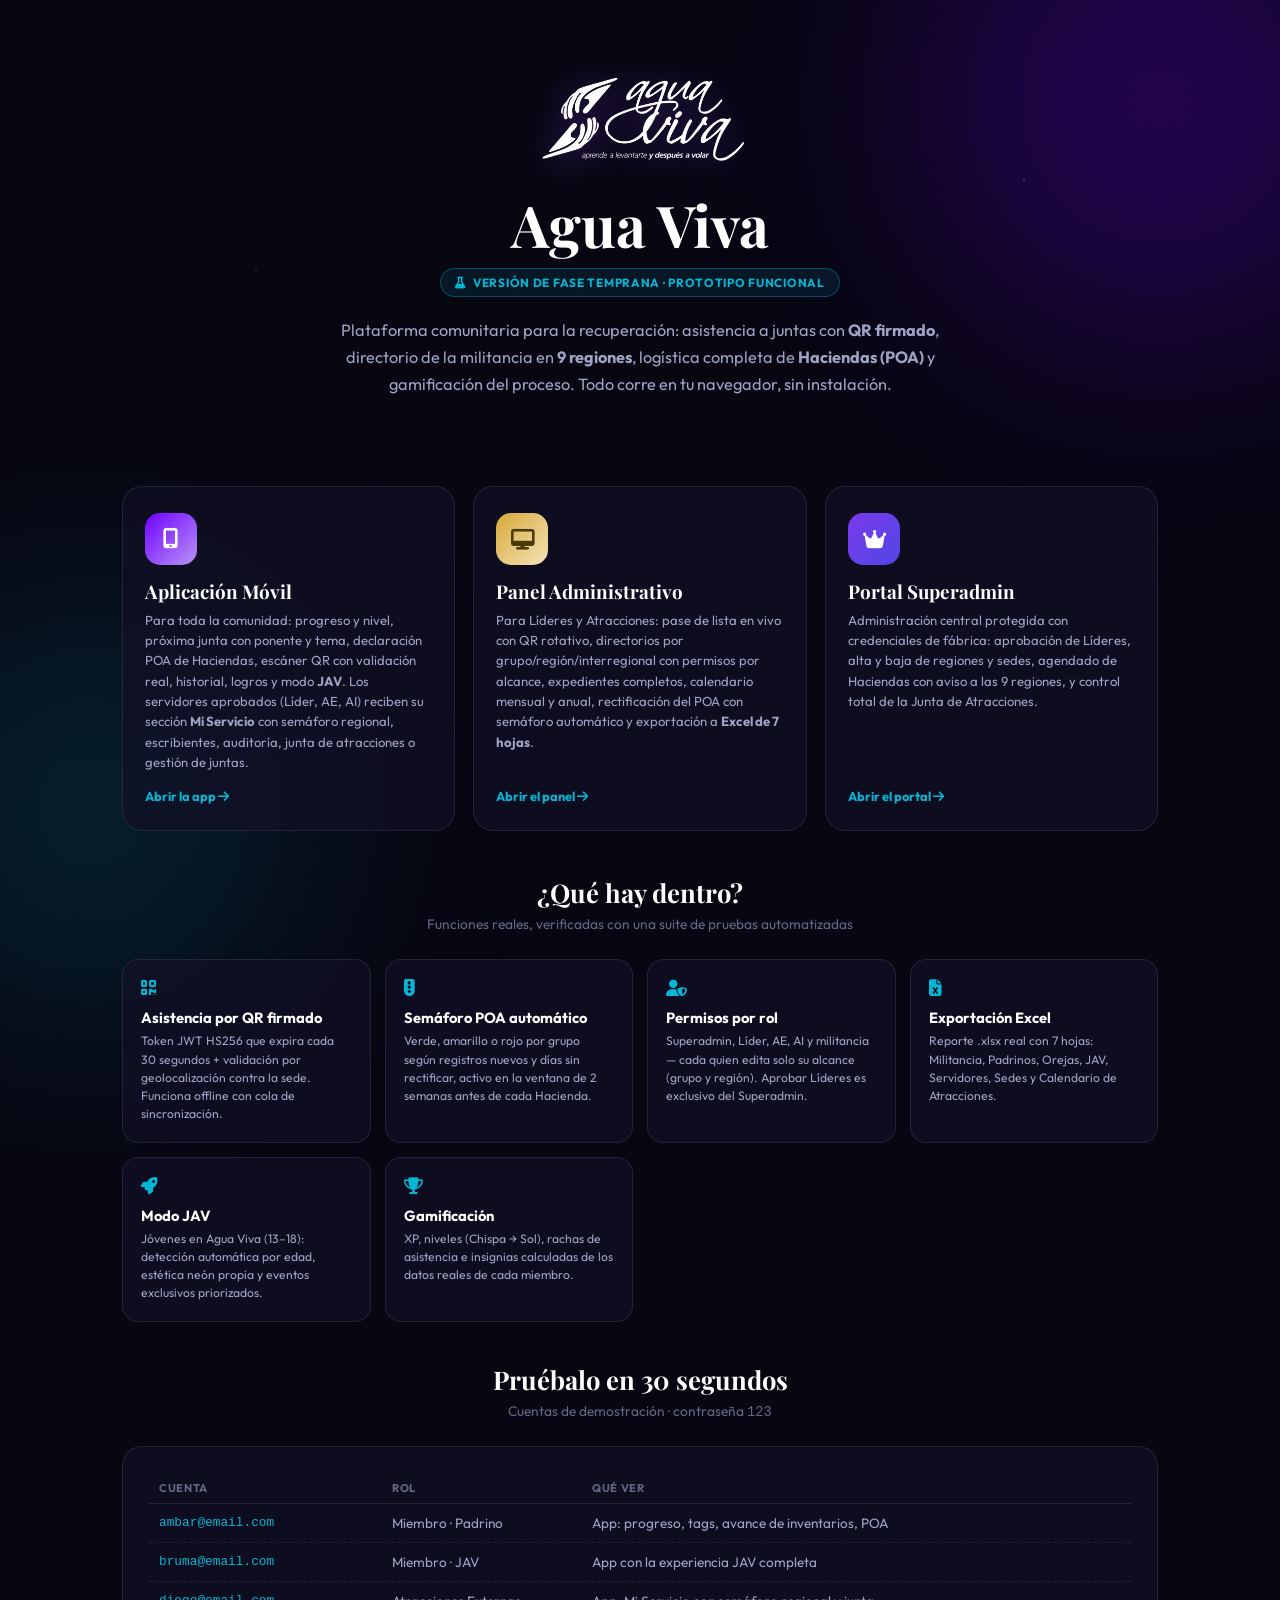
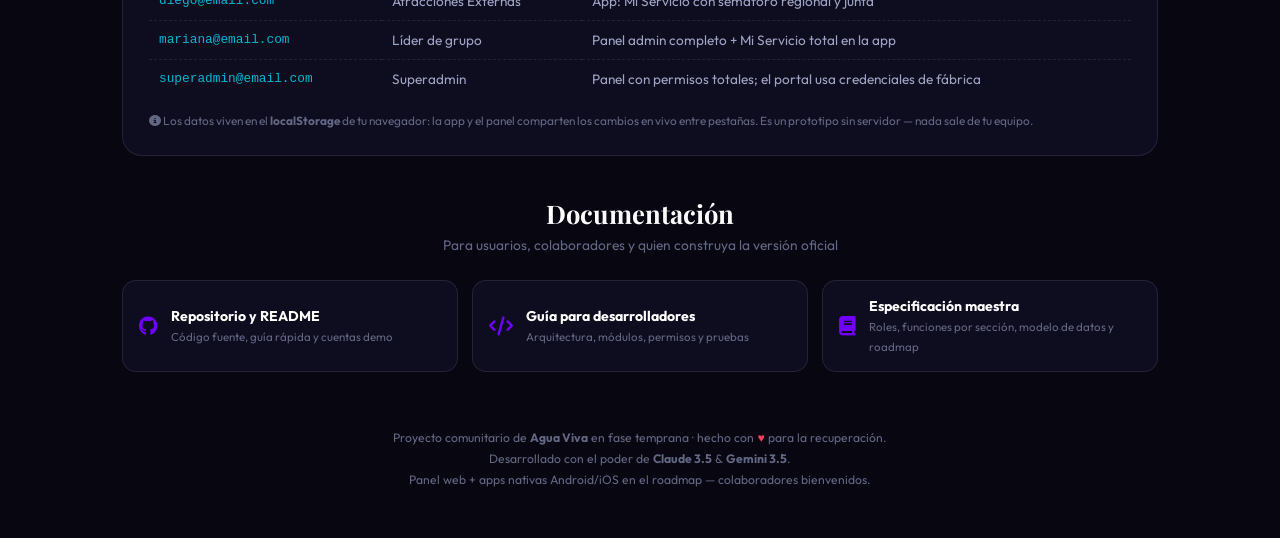
==== commit b48d97f5: "Agregar link a la demo y atribución de desarrollo con Claude y Gemini en README e index" ====
--- a/index.html
+++ b/index.html
@@ -168,8 +168,10 @@
 
         <footer>
             Proyecto comunitario de <strong>Agua Viva</strong> en fase temprana · hecho con <span class="heart">♥</span> para la recuperación.<br>
+            Desarrollado con el poder de <strong>Claude 3.5</strong> &amp; <strong>Gemini 3.5</strong>.<br>
             Panel web + apps nativas Android/iOS en el roadmap — colaboradores bienvenidos.
         </footer>
+
     </div>
 </body>
 </html>
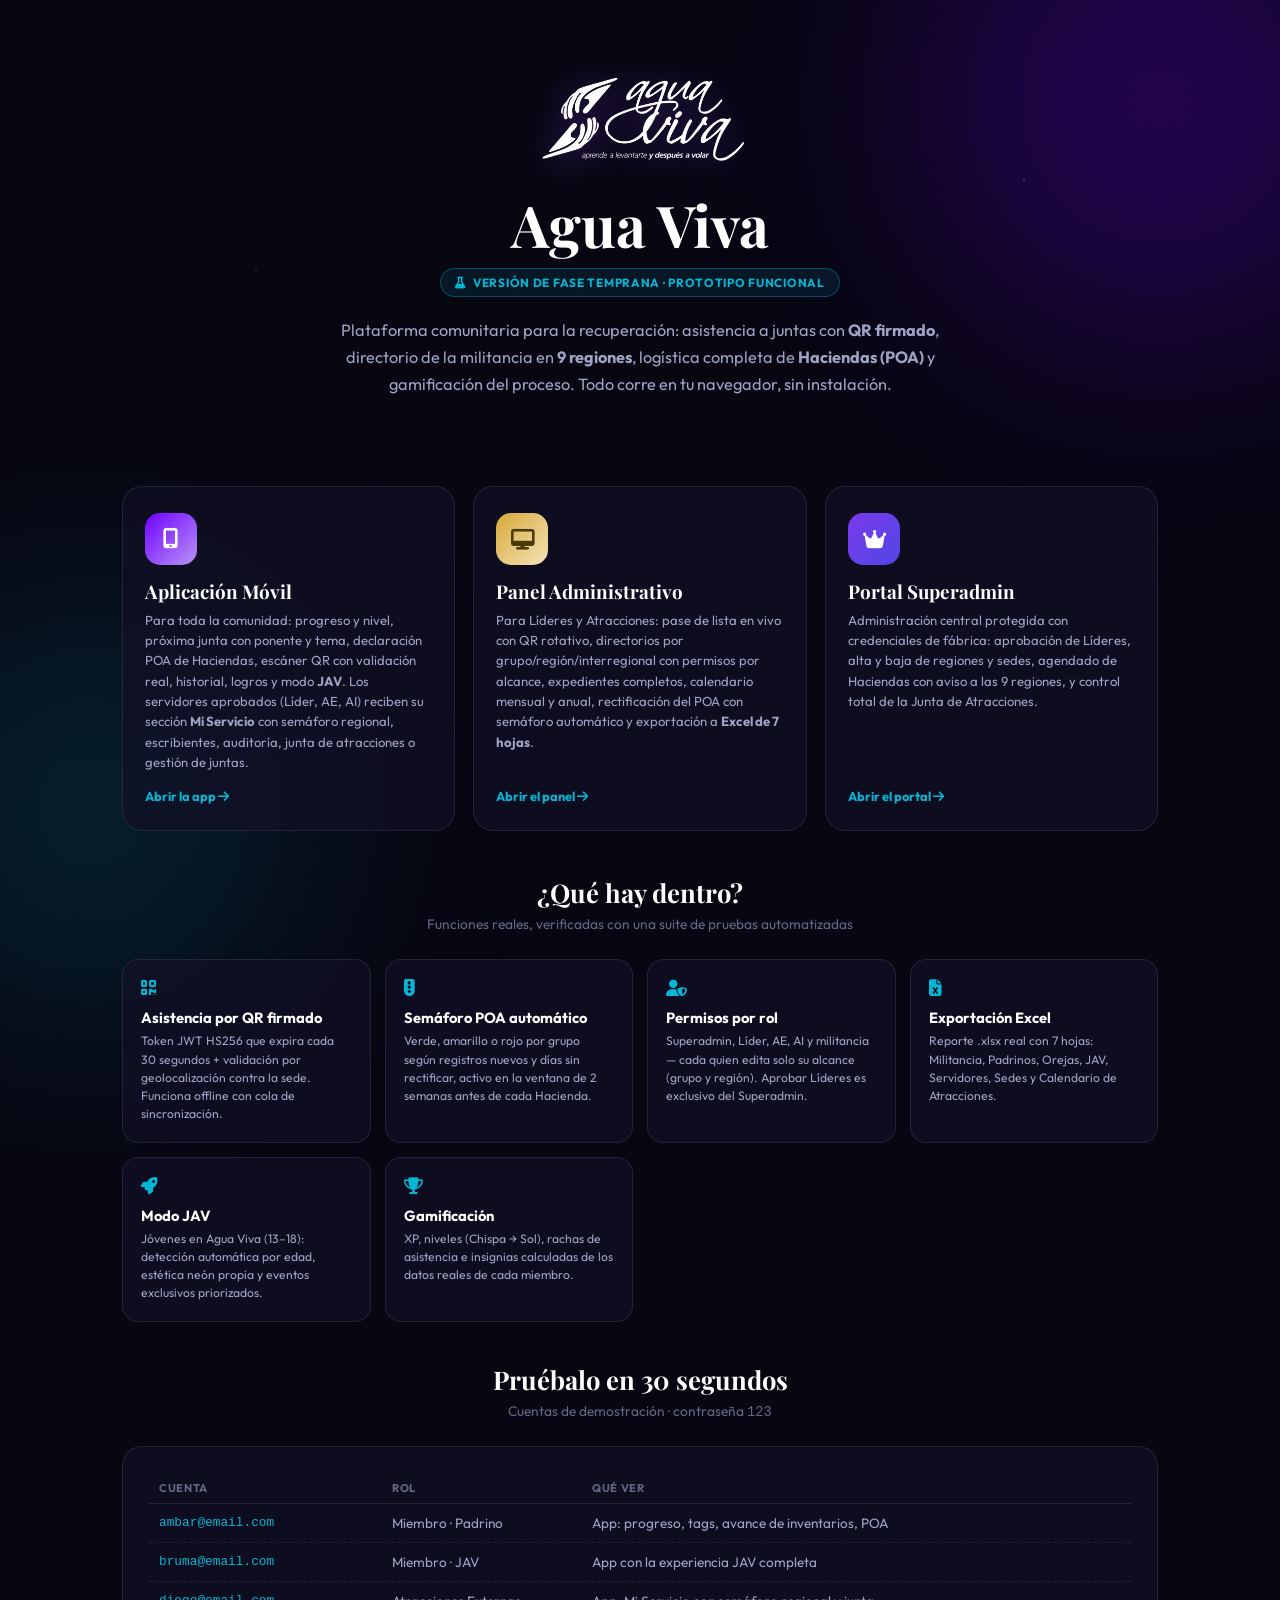
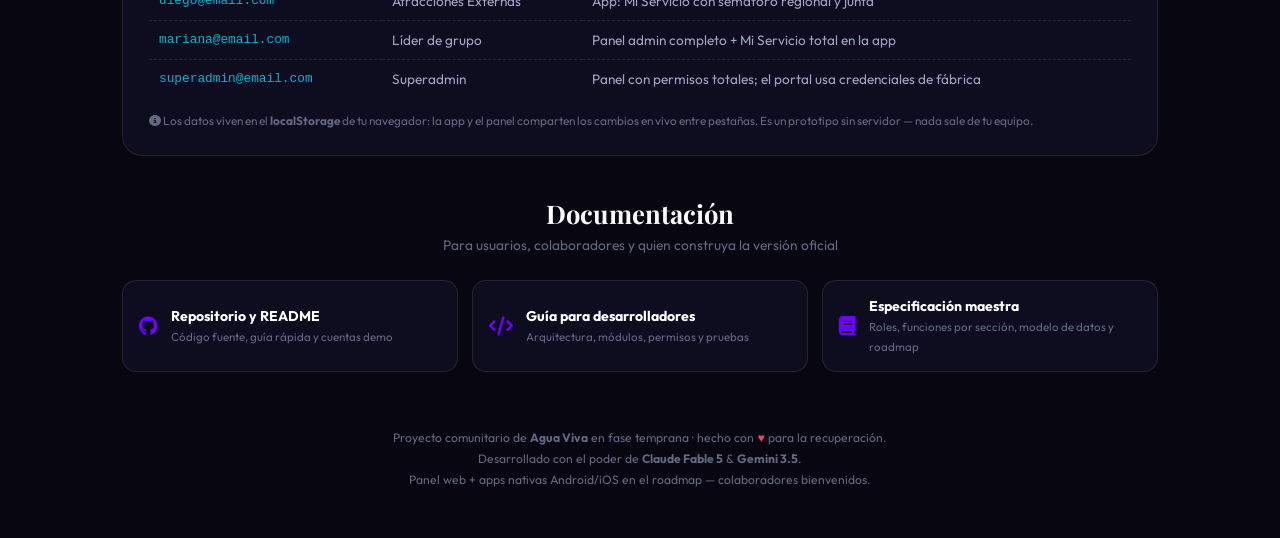
==== commit d2099340: "Corregir atribución a Claude Fable 5" ====
--- a/index.html
+++ b/index.html
@@ -168,7 +168,7 @@
 
         <footer>
             Proyecto comunitario de <strong>Agua Viva</strong> en fase temprana · hecho con <span class="heart">♥</span> para la recuperación.<br>
-            Desarrollado con el poder de <strong>Claude 3.5</strong> &amp; <strong>Gemini 3.5</strong>.<br>
+            Desarrollado con el poder de <strong>Claude Fable 5</strong> &amp; <strong>Gemini 3.5</strong>.<br>
             Panel web + apps nativas Android/iOS en el roadmap — colaboradores bienvenidos.
         </footer>
 
